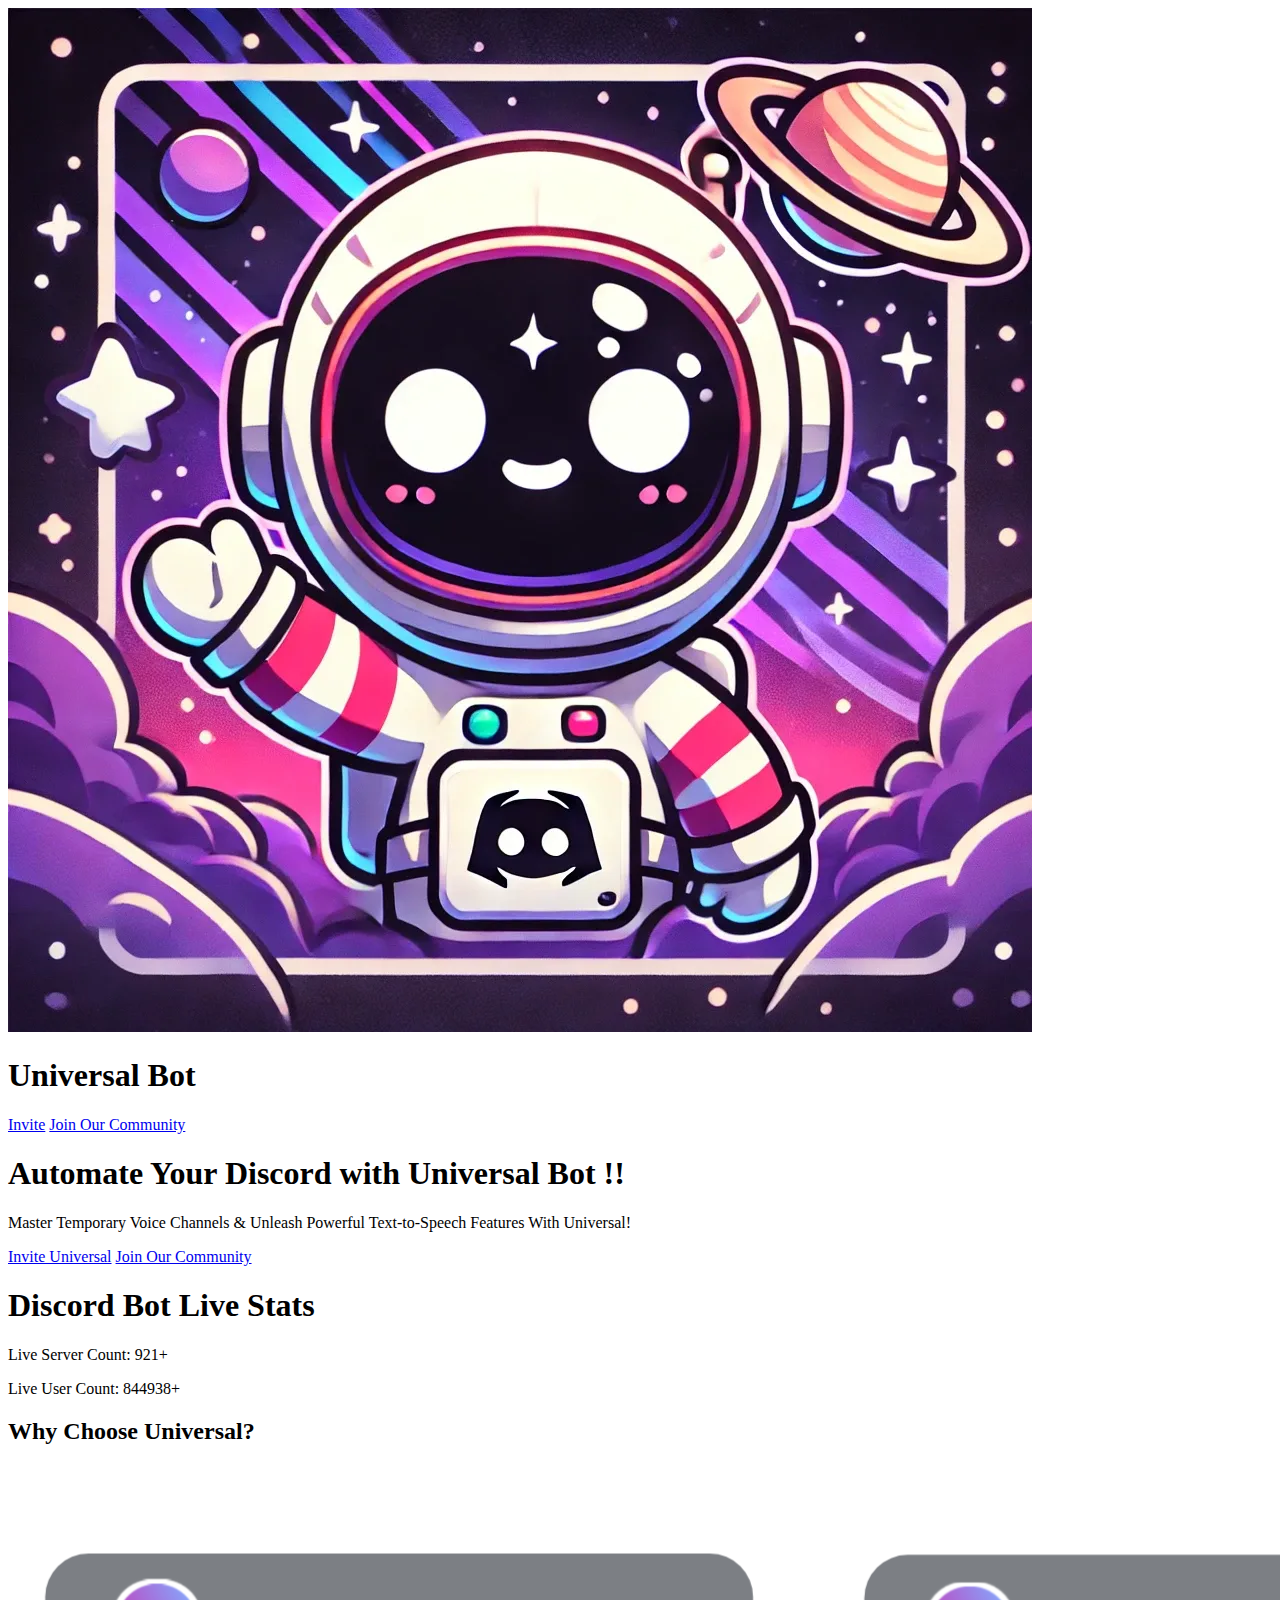
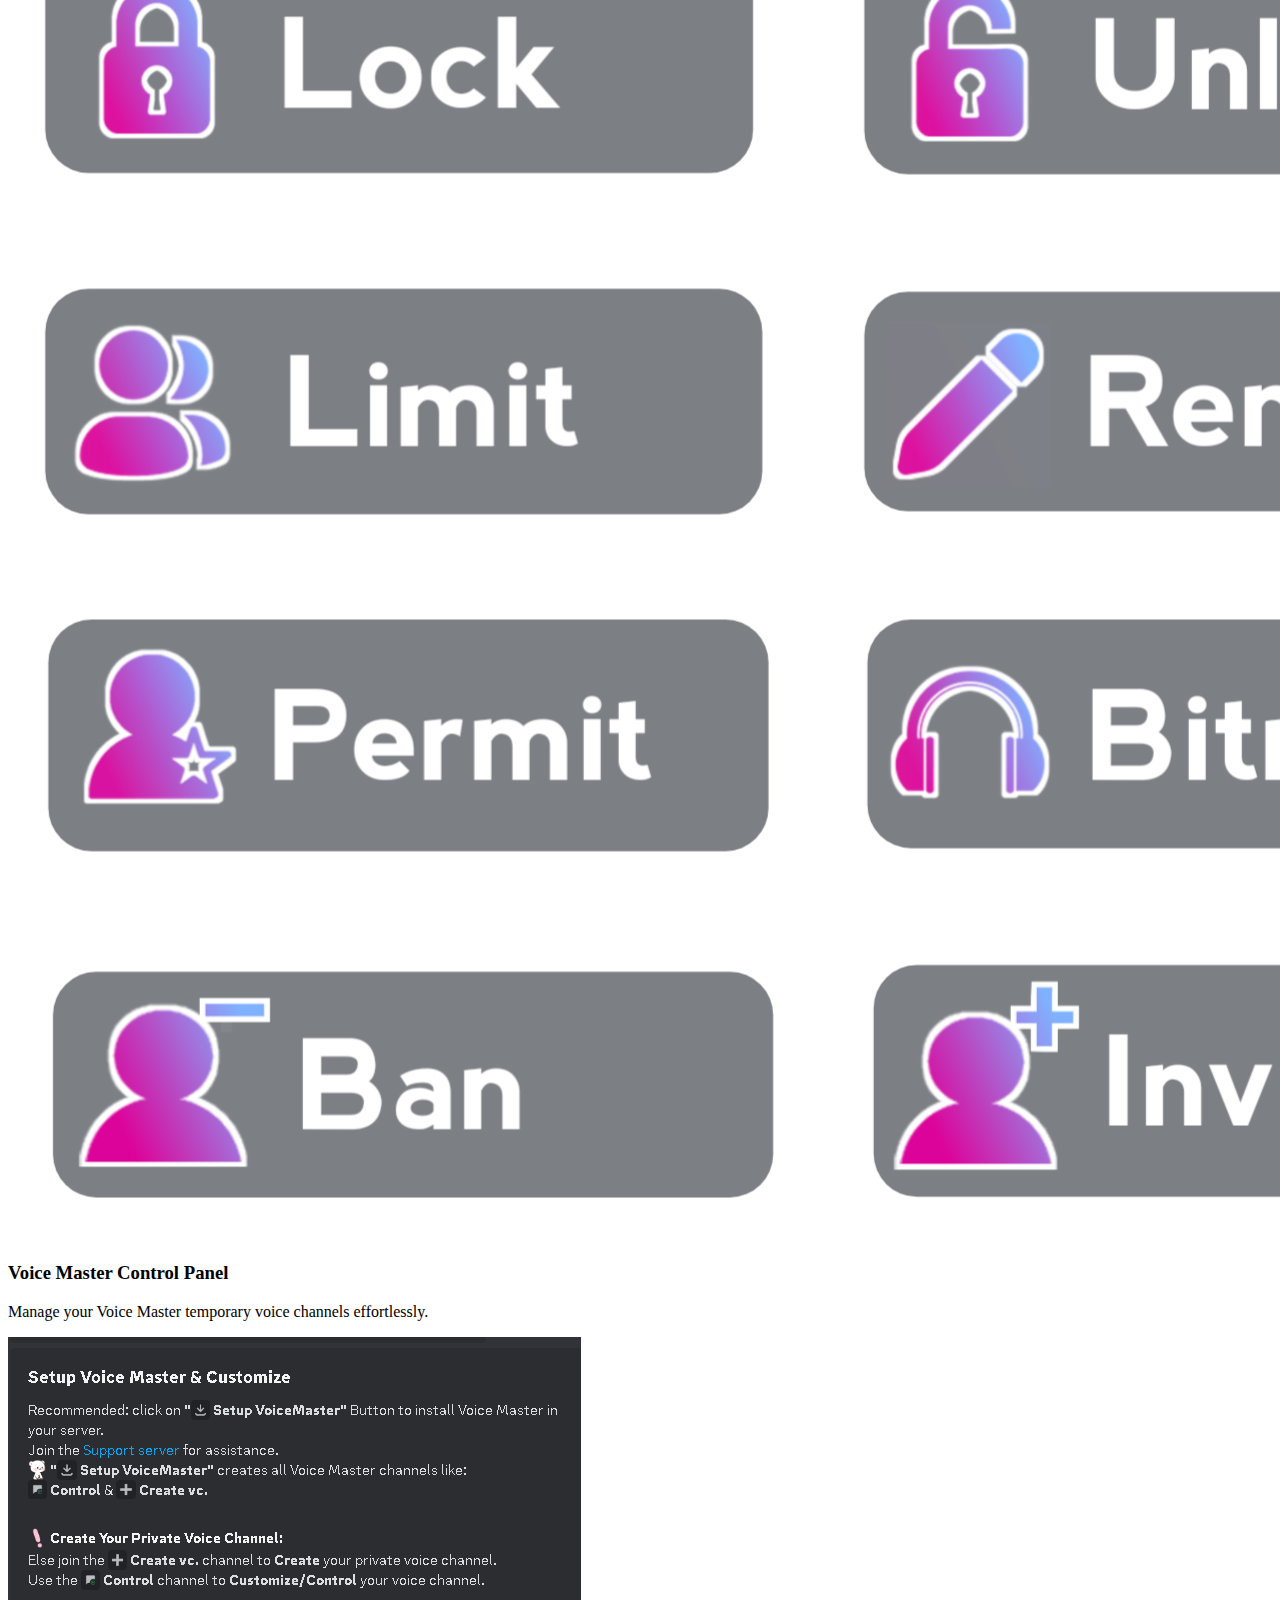
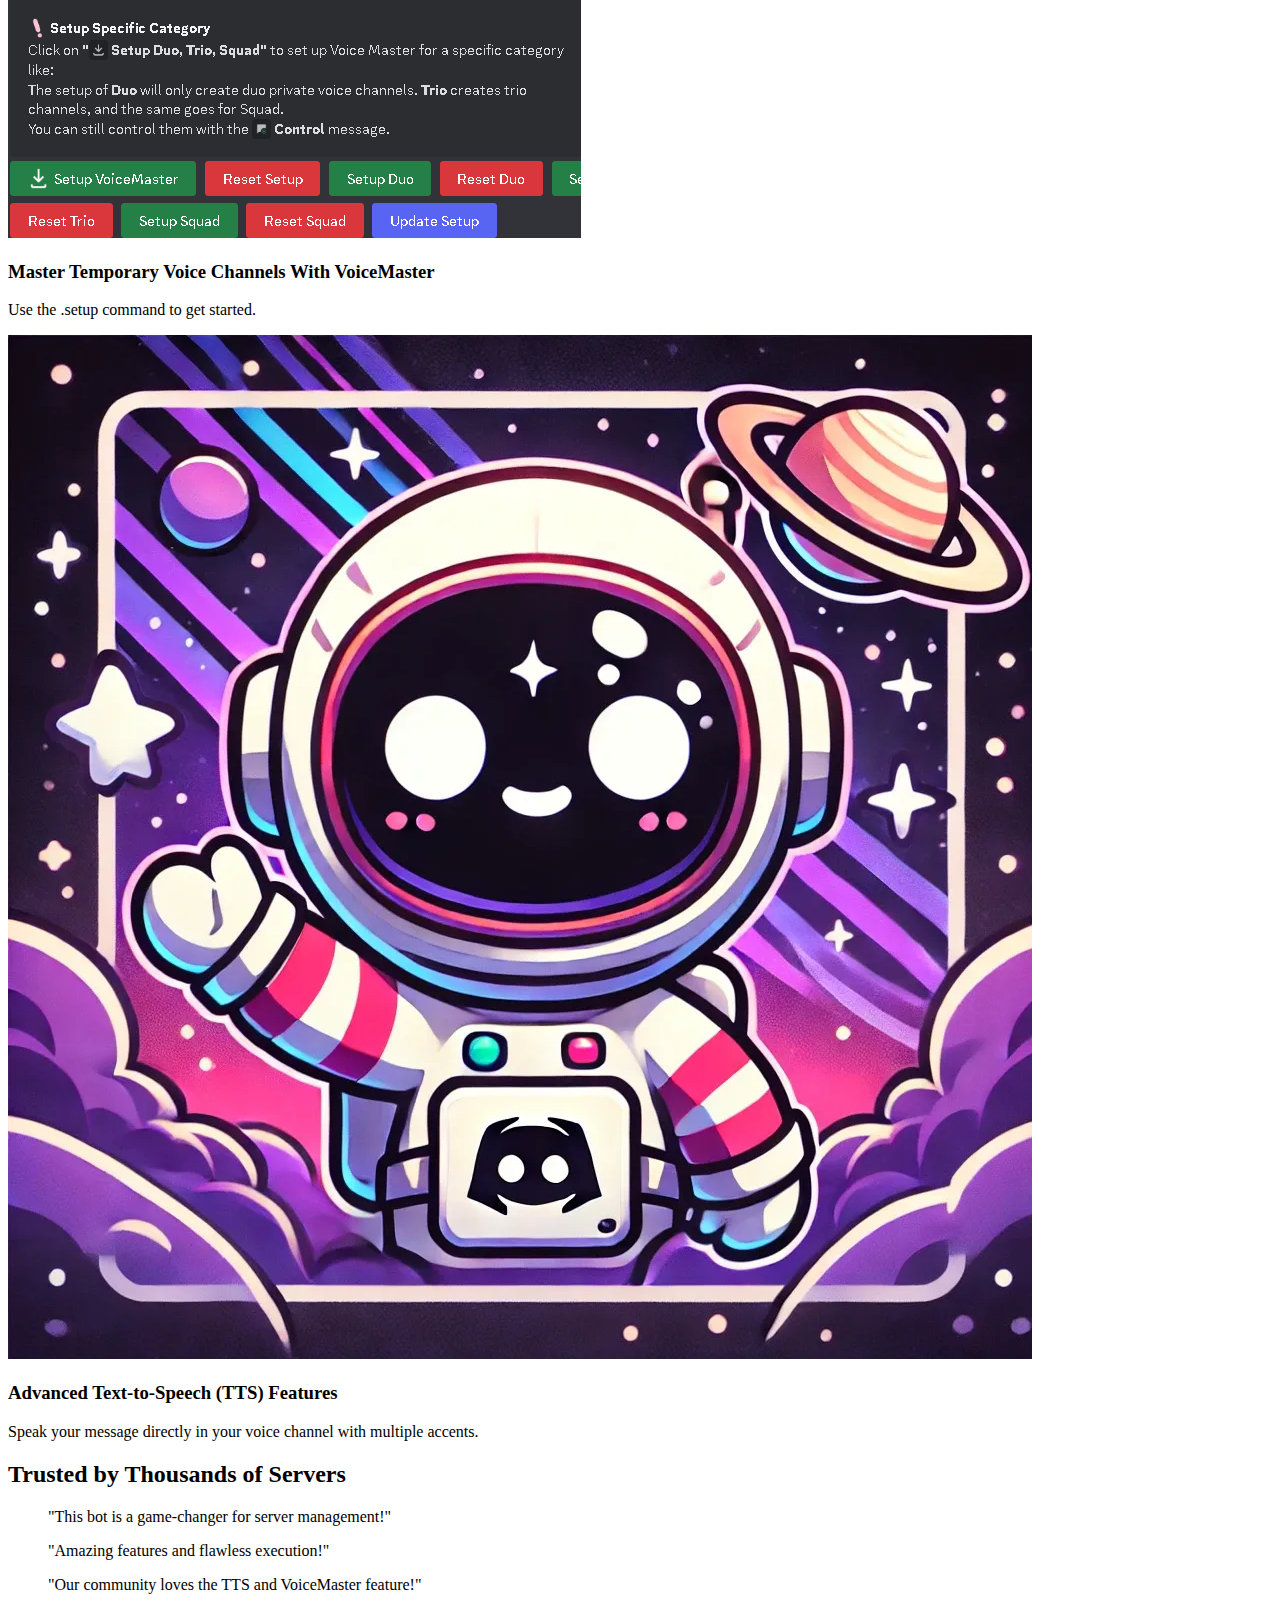
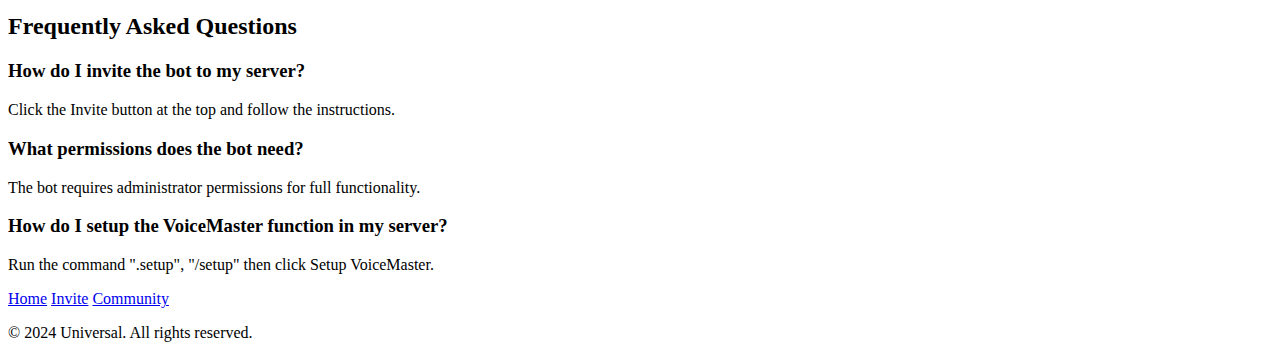
==== index.html @ b612fdf9 "Update index.html" ====
<!DOCTYPE html>
<html lang="en">
<head>
  <!-- Meta Information -->
  <meta charset="UTF-8">
  <meta name="viewport" content="width=device-width, initial-scale=1.0, minimum-scale=1.0, maximum-scale=1.0">
  <meta name="description" content="Universal Bot - Automate your Discord with powerful temporary voice channels and text-to-speech features. Join thousands of servers today!">
  <meta name="keywords" content="Discord bot, temporary voice channels, text-to-speech, voice master bot, Discord automation, server management">
  <meta name="robots" content="index, follow">
  <meta name="author" content="Universal Bot">
  <meta name="theme-color" content="#2f3136"> <!-- Improves mobile visibility -->

  <!-- Open Graph Metadata for SEO and Social Media -->
  <meta property="og:title" content="Universal Bot | Automate Discord with VoiceMaster and TTS">
  <meta property="og:description" content="Automate your Discord with advanced temporary voice channels and text-to-speech features. Join thousands of servers with Universal Bot!">
  <meta property="og:image" content="https://universal-bot.space/logo-universal.jpg">
  <meta property="og:image:type" content="image/jpg">
  <meta property="og:image:width" content="1200">
  <meta property="og:image:height" content="630">
  <meta property="og:url" content="https://universal-bot.space">
  <meta property="og:type" content="website">
  <meta property="og:locale" content="en_US">

  <!-- Twitter Card -->
  <meta name="twitter:card" content="summary_large_image">
  <meta name="twitter:title" content="Universal Bot | Automate Discord with VoiceMaster and TTS">
  <meta name="twitter:description" content="Automate your Discord with advanced temporary voice channels and text-to-speech features. Join thousands of servers with Universal Bot!">
  <meta name="twitter:image" content="https://universal-bot.space/logo-universal.jpg">

  <!-- Structured Data for Rich Snippets (JSON-LD) -->
  <script type="application/ld+json">
  {
    "@context": "https://schema.org",
    "@type": "WebSite",
    "name": "Universal Bot",
    "url": "https://universal-bot.space",
    "description": "Automate your Discord with powerful temporary voice channels and text-to-speech features.",
    "publisher": {
      "@type": "Organization",
      "name": "Universal Bot",
      "logo": {
        "@type": "ImageObject",
        "url": "https://universal-bot.space/logo-universal.jpg"
      }
    }
  }
  </script>

  <!-- Title for SEO -->
  <title>Universal Bot | Automate Discord with VoiceMaster and TTS</title>

  <!-- Favicon -->
  <link rel="icon" href="/favicon.ico" type="image/x-icon">

  <!-- Stylesheets -->
  <link rel="stylesheet" href="style.min.css"> <!-- Use minified CSS for faster loading -->
</head>
<body>
  <!-- Header Section -->
  <header id="main-header" role="banner">
    <div class="logo-container">
      <img src="logo-universal.jpg" alt="Bot Icon" class="bot-icon" loading="lazy" srcset="logo-universal-small.jpg 300w, logo-universal.jpg 800w" sizes="(max-width: 600px) 300px, 800px">
      <h1 class="bot-name">Universal Bot</h1>
    </div>
    <nav role="navigation">
      <a href="https://discord.com/oauth2/authorize?client_id=1102842571018993666&permissions=8&integration_type=0&scope=bot" target="_blank" class="btn" id="invite-btn" aria-label="Invite Universal Bot">Invite</a>
      <a href="https://discord.gg/sageverse" target="_blank" class="btn" id="community-btn" aria-label="Join Universal Bot Community">Join Our Community</a>
    </nav>
  </header>

  <!-- Hero Section -->
  <section id="hero" aria-labelledby="hero-heading">
    <div class="hero-overlay"></div>
    <div class="hero-content">
      <h1 id="hero-heading">Automate Your Discord with <span id="bot-name">Universal Bot !!</span></h1>
      <p>Master Temporary Voice Channels & Unleash Powerful Text-to-Speech Features With Universal!</p>
      <div class="cta-buttons">
        <a href="https://discord.com/oauth2/authorize?client_id=1102842571018993666&permissions=8&integration_type=0&scope=bot" target="_blank" class="btn" id="hero-invite-btn">Invite Universal</a>
        <a href="https://discord.gg/sageverse" target="_blank" class="btn" id="hero-community-btn">Join Our Community</a>
      </div>
    </div>
  </section>

  <!-- Stats Section -->
  <div class="container">
    <h1>Discord Bot Live Stats</h1>
    <div class="stats">
      <p>Live Server Count: <span id="server-count">921+</span></p>
      <p>Live User Count: <span id="user-count">844938+</span></p>
    </div>
  </div>

  <script>
    function updateStats() {
      fetch('/bot-stats')
        .then(response => response.json())
        .then(data => {
          document.getElementById('server-count').textContent = data.servers;
          document.getElementById('user-count').textContent = data.users;
        });
    }

    // Update stats every 10 seconds
    setInterval(updateStats, 10000);
    updateStats();
  </script>

  <!-- Features Section -->
  <section id="features" aria-labelledby="features-heading">
    <h2 id="features-heading">Why Choose Universal?</h2>
    <div class="feature-grid">
      <div class="feature-item">
        <img src="Voicemaster.png" alt="Voice Master / Temporary Voice" loading="lazy">
        <h3>Voice Master Control Panel</h3>
        <p>Manage your Voice Master temporary voice channels effortlessly.</p>
      </div>
      <div class="feature-item">
        <img src="setup.png" alt="Custom Commands" loading="lazy">
        <h3>Master Temporary Voice Channels With VoiceMaster</h3>
        <p>Use the .setup command to get started.</p>
      </div>
      <div class="feature-item">
        <img src="logo-universal.jpg" alt="Advanced Text-to-Speech" loading="lazy">
        <h3>Advanced Text-to-Speech (TTS) Features</h3>
        <p>Speak your message directly in your voice channel with multiple accents.</p>
      </div>
    </div>
  </section>

  <!-- Testimonials Section -->
  <section id="testimonials" aria-labelledby="testimonials-heading">
    <h2 id="testimonials-heading">Trusted by Thousands of Servers</h2>
    <div class="testimonials-slider">
      <blockquote>"This bot is a game-changer for server management!"</blockquote>
      <blockquote>"Amazing features and flawless execution!"</blockquote>
      <blockquote>"Our community loves the TTS and VoiceMaster feature!"</blockquote>
    </div>
  </section>

  <!-- FAQ Section -->
  <section id="faq" aria-labelledby="faq-heading">
    <h2 id="faq-heading">Frequently Asked Questions</h2>
    <div class="faq-item">
      <h3>How do I invite the bot to my server?</h3>
      <p>Click the Invite button at the top and follow the instructions.</p>
    </div>
    <div class="faq-item">
      <h3>What permissions does the bot need?</h3>
      <p>The bot requires administrator permissions for full functionality.</p>
    </div>
    <div class="faq-item">
      <h3>How do I setup the VoiceMaster function in my server?</h3>
      <p>Run the command ".setup", "/setup" then click Setup VoiceMaster.</p>
    </div>
  </section>

  <!-- Footer Section -->
  <footer id="main-footer" role="contentinfo">
    <div class="footer-links">
      <a href="index.html">Home</a>
      <a href="https://discord.com/oauth2/authorize?client_id=1102842571018993666&permissions=8&integration_type=0&scope=bot" target="_blank">Invite</a>
      <a href="https://discord.gg/sageverse" target="_blank">Community</a>
    </div>
    <p>&copy; 2024 Universal. All rights reserved.</p>
  </footer>

  <!-- Scripts -->
  <script src="script.js" defer></script>
  <script src="discord.js" defer></script>
  <script src="Express.js" defer></script>
</body>
</html>
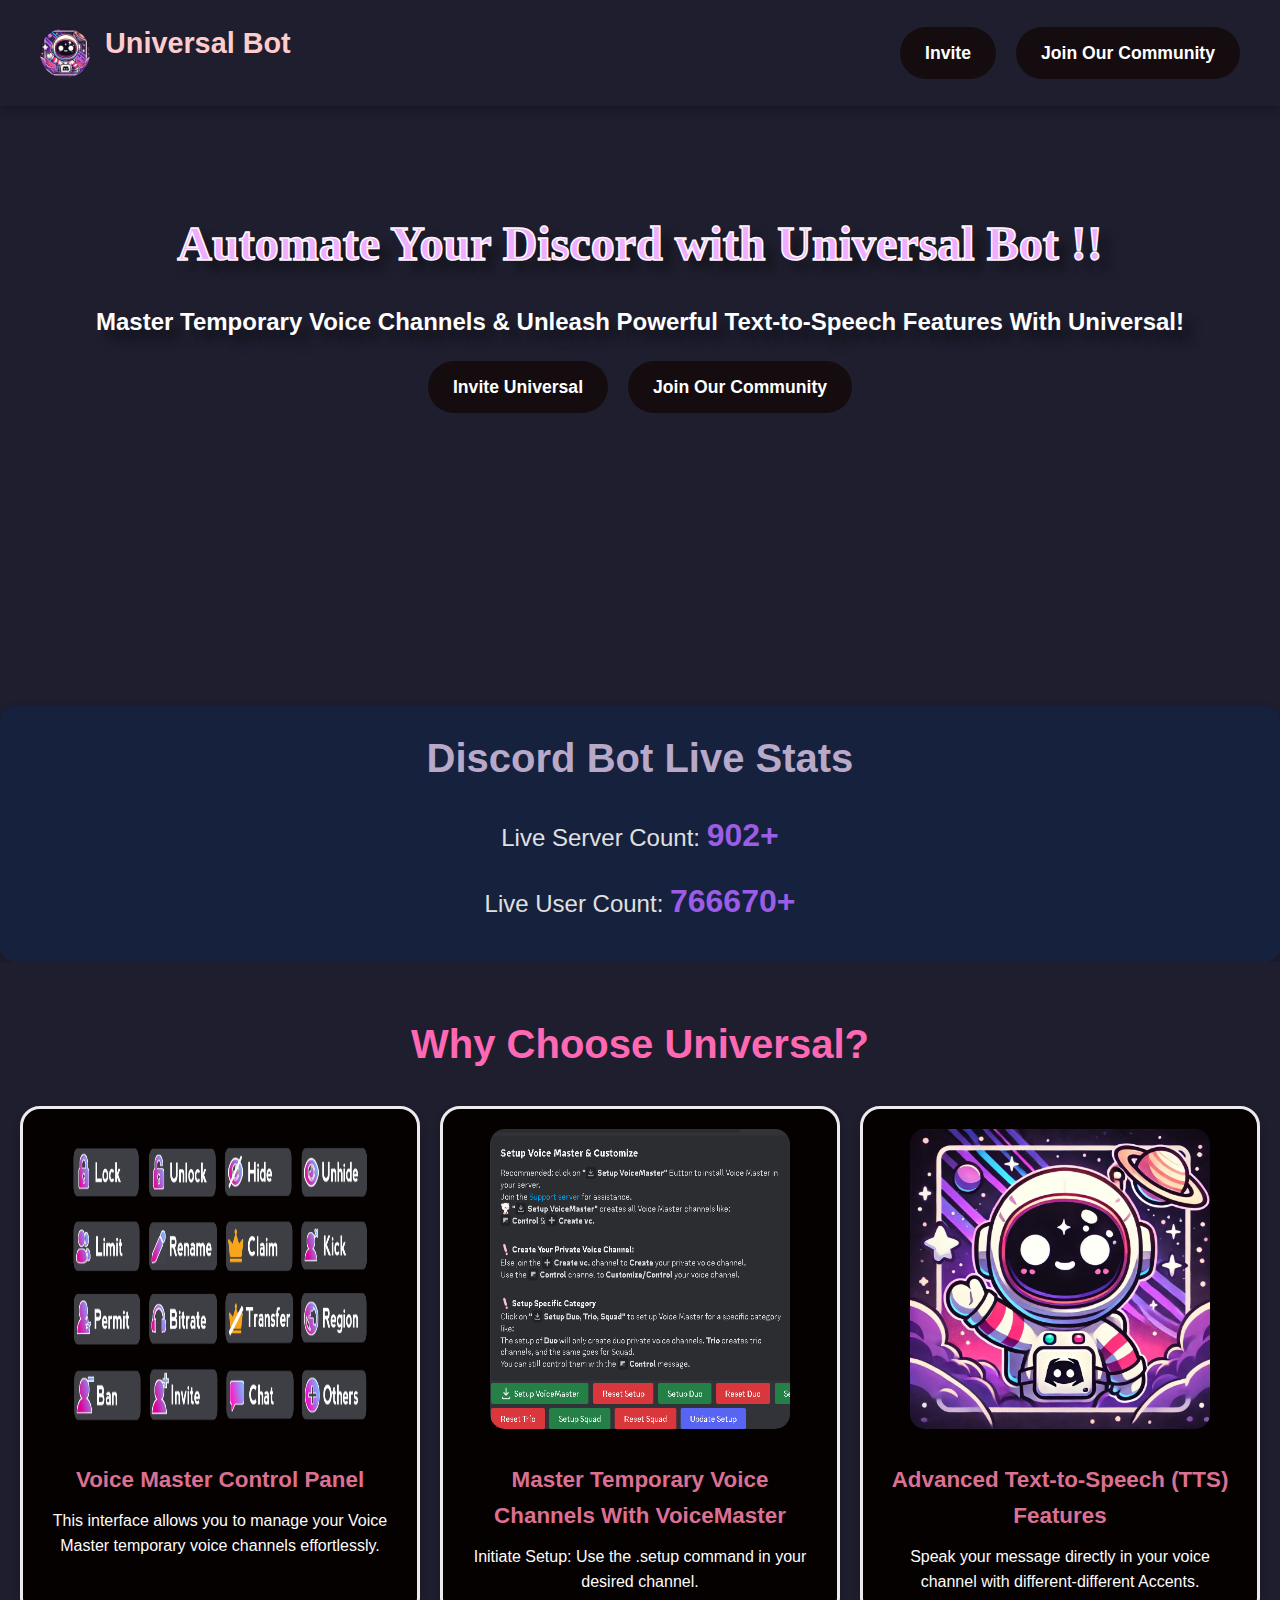
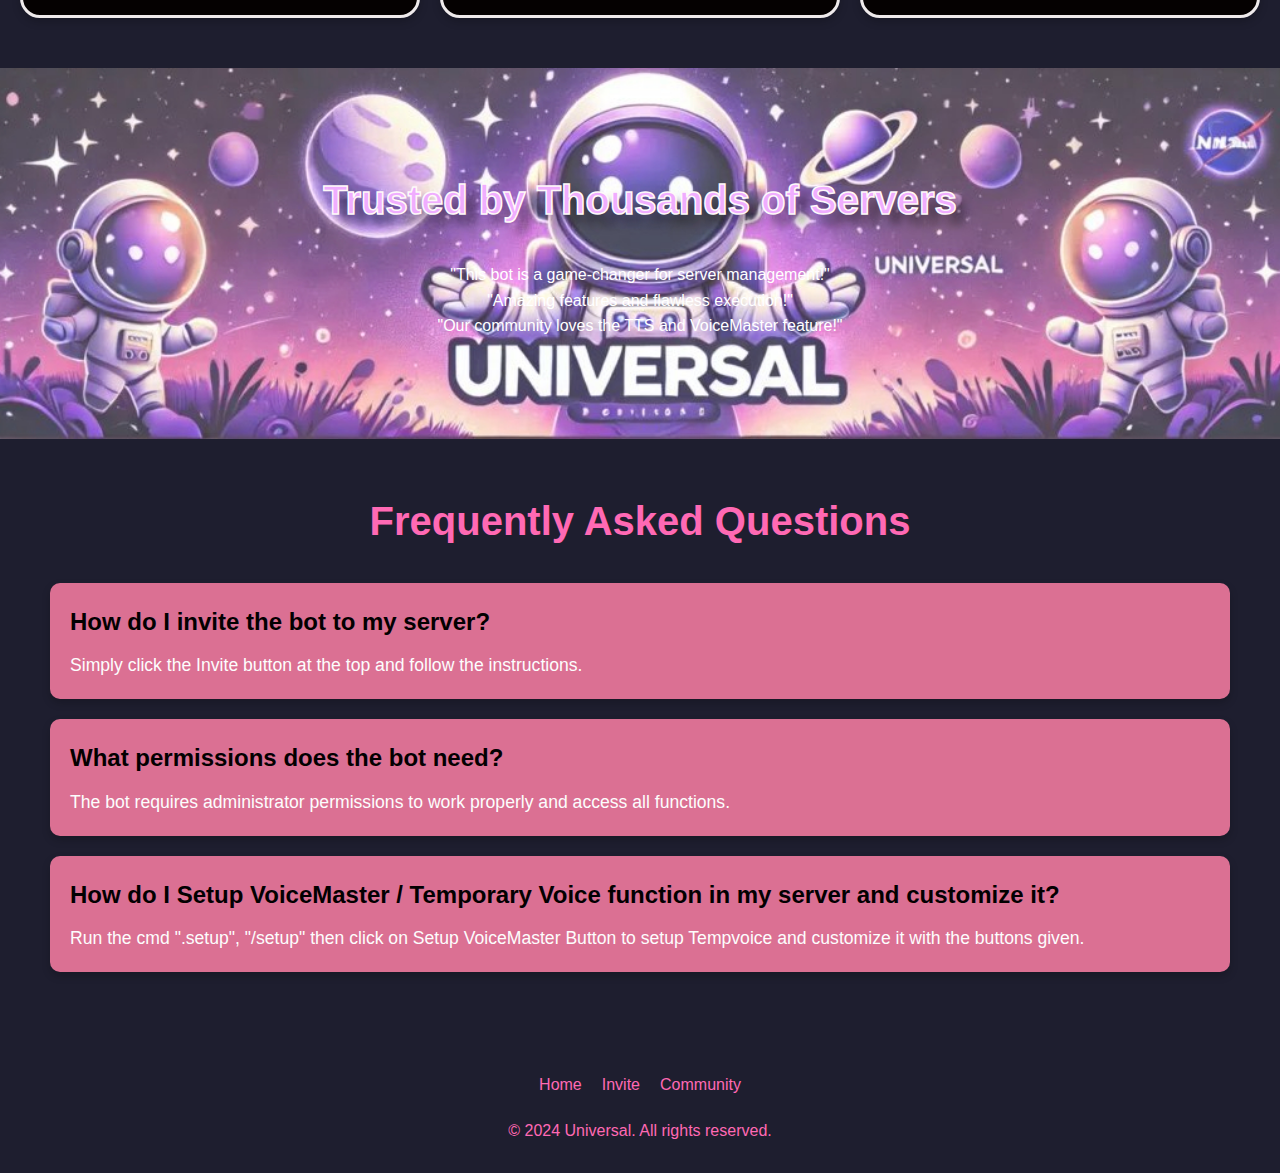
==== commit 0cad02d4: "Update index.html" ====
--- a/index.html
+++ b/index.html
@@ -4,78 +4,51 @@
   <!-- Meta Information -->
   <meta charset="UTF-8">
   <meta name="viewport" content="width=device-width, initial-scale=1.0, minimum-scale=1.0, maximum-scale=1.0">
-  <meta name="description" content="Universal Bot - Automate your Discord with powerful temporary voice channels and text-to-speech features. Join thousands of servers today!">
-  <meta name="keywords" content="Discord bot, temporary voice channels, text-to-speech, voice master bot, Discord automation, server management">
+  <meta name="description" content="Universal Bot - Automate your Discord with powerful temporary voice channels and text-to-speech features. Join thousands of servers!">
+  <meta name="keywords" content="Discord bot, temporary voice channels, text-to-speech, voice master bot, automate Discord server">
   <meta name="robots" content="index, follow">
   <meta name="author" content="Universal Bot">
-  <meta name="theme-color" content="#2f3136"> <!-- Improves mobile visibility -->
-
-  <!-- Open Graph Metadata for SEO and Social Media -->
-  <meta property="og:title" content="Universal Bot | Automate Discord with VoiceMaster and TTS">
-  <meta property="og:description" content="Automate your Discord with advanced temporary voice channels and text-to-speech features. Join thousands of servers with Universal Bot!">
-  <meta property="og:image" content="https://universal-bot.space/logo-universal.jpg">
-  <meta property="og:image:type" content="image/jpg">
-  <meta property="og:image:width" content="1200">
-  <meta property="og:image:height" content="630">
-  <meta property="og:url" content="https://universal-bot.space">
-  <meta property="og:type" content="website">
-  <meta property="og:locale" content="en_US">
-
-  <!-- Twitter Card -->
-  <meta name="twitter:card" content="summary_large_image">
-  <meta name="twitter:title" content="Universal Bot | Automate Discord with VoiceMaster and TTS">
-  <meta name="twitter:description" content="Automate your Discord with advanced temporary voice channels and text-to-speech features. Join thousands of servers with Universal Bot!">
-  <meta name="twitter:image" content="https://universal-bot.space/logo-universal.jpg">
-
-  <!-- Structured Data for Rich Snippets (JSON-LD) -->
-  <script type="application/ld+json">
-  {
-    "@context": "https://schema.org",
-    "@type": "WebSite",
-    "name": "Universal Bot",
-    "url": "https://universal-bot.space",
-    "description": "Automate your Discord with powerful temporary voice channels and text-to-speech features.",
-    "publisher": {
-      "@type": "Organization",
-      "name": "Universal Bot",
-      "logo": {
-        "@type": "ImageObject",
-        "url": "https://universal-bot.space/logo-universal.jpg"
-      }
-    }
-  }
-  </script>
 
   <!-- Title for SEO -->
   <title>Universal Bot | Automate Discord with VoiceMaster and TTS</title>
 
   <!-- Favicon -->
-  <link rel="icon" href="/favicon.ico" type="image/x-icon">
+  <link rel="icon" href="/favicon.ico" type="image/x-icon"> <!-- Change this to the correct path of your favicon -->
+  
+  <!-- Open Graph Metadata for SEO and Social Media -->
+  <meta property="og:title" content="Universal Bot | Automate Discord with VoiceMaster and TTS">
+  <meta property="og:description" content="Universal Bot - Automate your Discord with powerful temporary voice channels and text-to-speech features. Join thousands of servers!">
+  <meta property="og:image" content="https://yourdomain.com/logo-universal.jpg"> <!-- Make sure to replace this with the correct URL to your image -->
+  <meta property="og:image:type" content="image/jpg">
+  <meta property="og:image:width" content="1200">
+  <meta property="og:image:height" content="630">
+  <meta property="og:url" content="https://yourdomain.com">
+  <meta property="og:type" content="website">
 
   <!-- Stylesheets -->
-  <link rel="stylesheet" href="style.min.css"> <!-- Use minified CSS for faster loading -->
+  <link rel="stylesheet" href="style.css">
 </head>
 <body>
   <!-- Header Section -->
-  <header id="main-header" role="banner">
+  <header id="main-header">
     <div class="logo-container">
-      <img src="logo-universal.jpg" alt="Bot Icon" class="bot-icon" loading="lazy" srcset="logo-universal-small.jpg 300w, logo-universal.jpg 800w" sizes="(max-width: 600px) 300px, 800px">
+      <img src="logo-universal.jpg" alt="Bot Icon" class="bot-icon" srcset="logo-universal-small.jpg 300w, logo-universal.jpg 800w" sizes="(max-width: 600px) 300px, 800px">
       <h1 class="bot-name">Universal Bot</h1>
     </div>
-    <nav role="navigation">
+    <nav>
       <a href="https://discord.com/oauth2/authorize?client_id=1102842571018993666&permissions=8&integration_type=0&scope=bot" target="_blank" class="btn" id="invite-btn" aria-label="Invite Universal Bot">Invite</a>
       <a href="https://discord.gg/sageverse" target="_blank" class="btn" id="community-btn" aria-label="Join Universal Bot Community">Join Our Community</a>
     </nav>
   </header>
 
   <!-- Hero Section -->
-  <section id="hero" aria-labelledby="hero-heading">
-    <div class="hero-overlay"></div>
+  <section id="hero">
+    <div class="hero-overlay"></div> <!-- Overlay for the fading effect -->
     <div class="hero-content">
-      <h1 id="hero-heading">Automate Your Discord with <span id="bot-name">Universal Bot !!</span></h1>
+      <h1>Automate Your Discord with <span id="bot-name">Universal Bot !!</span></h1>
       <p>Master Temporary Voice Channels & Unleash Powerful Text-to-Speech Features With Universal!</p>
       <div class="cta-buttons">
-        <a href="https://discord.com/oauth2/authorize?client_id=1102842571018993666&permissions=8&integration_type=0&scope=bot" target="_blank" class="btn" id="hero-invite-btn">Invite Universal</a>
+        <a href="https://discord.com/oauth2/authorize?client_id=1102842571018993666&permissions=8&integration_type=0&scope=bot"  target="_blank" class="btn" id="hero-invite-btn">Invite Universal</a>
         <a href="https://discord.gg/sageverse" target="_blank" class="btn" id="hero-community-btn">Join Our Community</a>
       </div>
     </div>
@@ -85,8 +58,8 @@
   <div class="container">
     <h1>Discord Bot Live Stats</h1>
     <div class="stats">
-      <p>Live Server Count: <span id="server-count">921+</span></p>
-      <p>Live User Count: <span id="user-count">844938+</span></p>
+      <p>Live Server Count: <span id="server-count">902+</span></p>
+      <p>Live User Count: <span id="user-count">766670+</span></p>
     </div>
   </div>
 
@@ -106,30 +79,30 @@
   </script>
 
   <!-- Features Section -->
-  <section id="features" aria-labelledby="features-heading">
-    <h2 id="features-heading">Why Choose Universal?</h2>
+  <section id="features">
+    <h2>Why Choose Universal?</h2>
     <div class="feature-grid">
       <div class="feature-item">
-        <img src="Voicemaster.png" alt="Voice Master / Temporary Voice" loading="lazy">
+        <img src="Voicemaster.png" alt="Voice Master / Temporary Voice">
         <h3>Voice Master Control Panel</h3>
-        <p>Manage your Voice Master temporary voice channels effortlessly.</p>
+        <p>This interface allows you to manage your Voice Master temporary voice channels effortlessly.</p>
       </div>
       <div class="feature-item">
-        <img src="setup.png" alt="Custom Commands" loading="lazy">
+        <img src="setup.png" alt="Custom Commands">
         <h3>Master Temporary Voice Channels With VoiceMaster</h3>
-        <p>Use the .setup command to get started.</p>
+        <p>Initiate Setup: Use the .setup command in your desired channel.</p>
       </div>
       <div class="feature-item">
-        <img src="logo-universal.jpg" alt="Advanced Text-to-Speech" loading="lazy">
+        <img src="logo-universal.jpg" alt="Music Player">
         <h3>Advanced Text-to-Speech (TTS) Features</h3>
-        <p>Speak your message directly in your voice channel with multiple accents.</p>
+        <p>Speak your message directly in your voice channel with different-different Accents.</p>
       </div>
     </div>
   </section>
 
   <!-- Testimonials Section -->
-  <section id="testimonials" aria-labelledby="testimonials-heading">
-    <h2 id="testimonials-heading">Trusted by Thousands of Servers</h2>
+  <section id="testimonials">
+    <h2>Trusted by Thousands of Servers</h2>
     <div class="testimonials-slider">
       <blockquote>"This bot is a game-changer for server management!"</blockquote>
       <blockquote>"Amazing features and flawless execution!"</blockquote>
@@ -138,24 +111,24 @@
   </section>
 
   <!-- FAQ Section -->
-  <section id="faq" aria-labelledby="faq-heading">
-    <h2 id="faq-heading">Frequently Asked Questions</h2>
+  <section id="faq">
+    <h2>Frequently Asked Questions</h2>
     <div class="faq-item">
       <h3>How do I invite the bot to my server?</h3>
-      <p>Click the Invite button at the top and follow the instructions.</p>
+      <p>Simply click the Invite button at the top and follow the instructions.</p>
     </div>
     <div class="faq-item">
       <h3>What permissions does the bot need?</h3>
-      <p>The bot requires administrator permissions for full functionality.</p>
+      <p>The bot requires administrator permissions to work properly and access all functions.</p>
     </div>
     <div class="faq-item">
-      <h3>How do I setup the VoiceMaster function in my server?</h3>
-      <p>Run the command ".setup", "/setup" then click Setup VoiceMaster.</p>
+      <h3>How do I Setup VoiceMaster / Temporary Voice function in my server and customize it?</h3>
+      <p>Run the cmd ".setup", "/setup" then click on Setup VoiceMaster Button to setup Tempvoice and customize it with the buttons given.</p>
     </div>
   </section>
 
   <!-- Footer Section -->
-  <footer id="main-footer" role="contentinfo">
+  <footer id="main-footer">
     <div class="footer-links">
       <a href="index.html">Home</a>
       <a href="https://discord.com/oauth2/authorize?client_id=1102842571018993666&permissions=8&integration_type=0&scope=bot" target="_blank">Invite</a>
--- a/style.css
+++ b/style.css
@@ -0,0 +1,300 @@
+/* General Reset */
+* {
+  margin: 0;
+  padding: 0;
+  box-sizing: border-box;
+}
+
+body {
+  font-family: 'Arial', sans-serif;
+  background-color: #1e1e2f;
+  color: #ffffff;
+  line-height: 1.6;
+}
+
+/* Header */
+#main-header {
+  background: linear-gradient(135deg, #1e1e2f, #1e1e2f); /* Dark gradient */
+  padding: 20px 40px;
+  display: flex;
+  justify-content: space-between;
+  align-items: center;
+  box-shadow: 0 4px 10px rgba(0, 0, 0, 0.3);
+}
+
+.logo-container {
+  display: flex;
+  align-items: center;
+}
+
+.bot-icon {
+  width: 50px;
+  height: 50px;
+  border-radius: 50%;
+  margin-right: 15px;
+}
+
+.bot-name {
+  font-size: 1.8em;
+  color: #ffcccb; /* Soft pink */
+}
+
+nav {
+  display: flex;
+  gap: 20px;
+}
+
+.btn {
+  background-color: #150c10; /* Hot pink */
+  color: white;
+  padding: 12px 25px;
+  text-decoration: none;
+  border-radius: 50px;
+  font-size: 1.1em;
+  font-weight: bold;
+  transition: background-color 0.3s ease-in-out, transform 0.3s ease-in-out;
+}
+
+.btn:hover {
+  background-color: #b12e76; /* Darker pink */
+  transform: scale(1.05);
+}
+
+/* Hero Section */
+#hero {
+  background: url('banner2.png') no-repeat center center/cover;
+  background-size: cover;
+  padding: 100px 20px;
+  text-align: center;
+  overflow: hidden;
+  height: 600px;
+}
+
+#hero .content {
+  max-width: 800px;
+  margin: 0 auto;
+}
+
+#hero h1 {
+  font-size: 3em;
+  color: #f0adff; /* Hot pink */
+  font-weight: bolder;
+  font-family: 'Gill Sans', 'Gill Sans MT';
+  text-shadow: 10px 10px 10px rgba(9, 6, 6, 0.5); /* Shadow for emphasis */
+  opacity: 5.0;
+  -webkit-text-stroke: 1.5px #fef9f9;
+}
+
+#hero p {
+  font-size: 1.5em;
+  margin: 20px 0;
+  font-weight: bolder;
+  text-shadow: 10px 10px 10px rgba(9, 6, 6, 0.5);
+  opacity: 5.0;
+}
+
+.cta-buttons {
+  display: flex;
+  justify-content: center;
+  gap: 20px;
+}
+
+/* Stats Section */
+.container {
+  text-align: center;
+  background-color: #16213e; /* Darker background */
+  padding: 20px;
+  border-radius: 15px;
+  box-shadow: 0px 8px 15px rgba(0, 0, 0, 0.2);
+}
+
+h1 {
+  color: #b8a9c9; /* Light purple for title */
+  font-size: 2.5rem;
+  margin-bottom: 20px;
+}
+
+.stats p {
+  font-size: 1.5rem;
+  color: #e0e0e0; /* Light grey */
+  margin: 15px 0;
+}
+
+#server-count, #user-count {
+  color: #9b5de5; /* Purple for dynamic numbers */
+  font-weight: bold;
+  font-size: 2rem;
+}
+
+.container:hover {
+  transform: translateY(-5px);
+  transition: transform 0.3s ease-in-out;
+}
+
+/* Responsive Design */
+@media (max-width: 600px) {
+  h1 {
+    font-size: 2rem;
+  }
+
+  .stats p {
+    font-size: 1.2rem;
+  }
+
+  #server-count, #user-count {
+    font-size: 1.8rem;
+  }
+}
+
+/* Features Section */
+#features {
+  padding: 50px 20px;
+  text-align: center;
+  background-color: #1e1e2f;
+}
+
+#features h2 {
+  font-size: 2.5em;
+  margin-bottom: 30px;
+  color: #ff69b4; /* Hot pink */
+}
+
+.feature-grid {
+  display: grid;
+  grid-template-columns: repeat(auto-fit, minmax(300px, 1fr));
+  grid-gap: 20px;
+}
+
+.feature-item {
+  background-color: #050101;
+  padding: 20px;
+  border-radius: 20px;
+  text-align: center;
+  border: 3px solid #efeaeb; /* Border for depth */
+  box-shadow: 0 4px 8px rgba(0, 0, 0, 0.2);
+  transition: transform 0.3s, box-shadow 0.3s;
+}
+
+.feature-item:hover {
+  transform: scale(1.05);
+  box-shadow: 0 6px 12px rgba(0, 0, 0, 0.3);
+}
+
+.feature-item img {
+  width: 300px;
+  height: 300px;
+  margin-bottom: 10px;
+  border-radius: 15px;
+}
+
+.feature-item h3 {
+  font-size: 1.4em;
+  margin: 15px 0 10px;
+  color: #db7093;
+}
+
+.feature-item p {
+  font-size: 1em;
+  color: #fdfbfb;
+}
+
+/* Testimonials Section */
+#testimonials {
+  text-align: center;
+  background: url('Untitled.jpeg') no-repeat center center/cover;
+  background-size: cover;
+  padding: 100px 20px;
+  overflow: hidden;
+}
+
+#testimonials h2 {
+  font-size: 2.5em;
+  margin-bottom: 30px;
+  color: #f0adff;
+  text-shadow: 10px 10px 10px rgba(9, 6, 6, 0.5);
+  opacity: 5.0;
+  -webkit-text-stroke: 1.5px #fef9f9;
+}
+
+.testimonials {
+  display: flex;
+  flex-direction: column;
+  gap: 20px;
+  margin-bottom: 40px;
+}
+
+.testimonials blockquote {
+  background-color: #ffb6c1;
+  padding: 20px;
+  border-radius: 10px;
+  font-style: italic;
+}
+
+/* FAQ Section */
+#faq {
+  padding: 50px 50px;
+  text-align: center;
+  background-color: #1e1e2f;
+}
+
+#faq h2 {
+  font-size: 2.5em;
+  margin-bottom: 30px;
+  color: #ff69b4;
+}
+
+.faq-item {
+  background-color: #db7093;
+  padding: 20px;
+  border-radius: 10px;
+  margin-bottom: 20px;
+  text-align: left;
+  box-shadow: 0 4px 8px rgba(0, 0, 0, 0.2);
+  transition: transform 0.3s ease, box-shadow 0.3s ease;
+}
+
+.faq-item:hover {
+  transform: scale(1.05);
+  box-shadow: 0 6px 12px rgba(0, 0, 0, 0.3);
+}
+
+.faq-item h3 {
+  font-size: 1.5em;
+  margin-bottom: 10px;
+  color: #030001;
+}
+
+.faq-item p {
+  font-size: 1.1em;
+  color: #fdfdfd;
+}
+
+/* Footer */
+footer {
+  padding: 30px 20px;
+  background-color: #1e1e2f;
+  text-align: center;
+}
+
+.footer-links,
+.footer-social {
+  display: flex;
+  justify-content: center;
+  gap: 20px;
+  margin-bottom: 20px;
+}
+
+.footer-links a,
+.footer-social a {
+  color: #ff69b4;
+  text-decoration: none;
+}
+
+.footer-social a:hover,
+.footer-links a:hover {
+  text-decoration: underline;
+}
+
+footer p {
+  color: #ff69b4;
+}
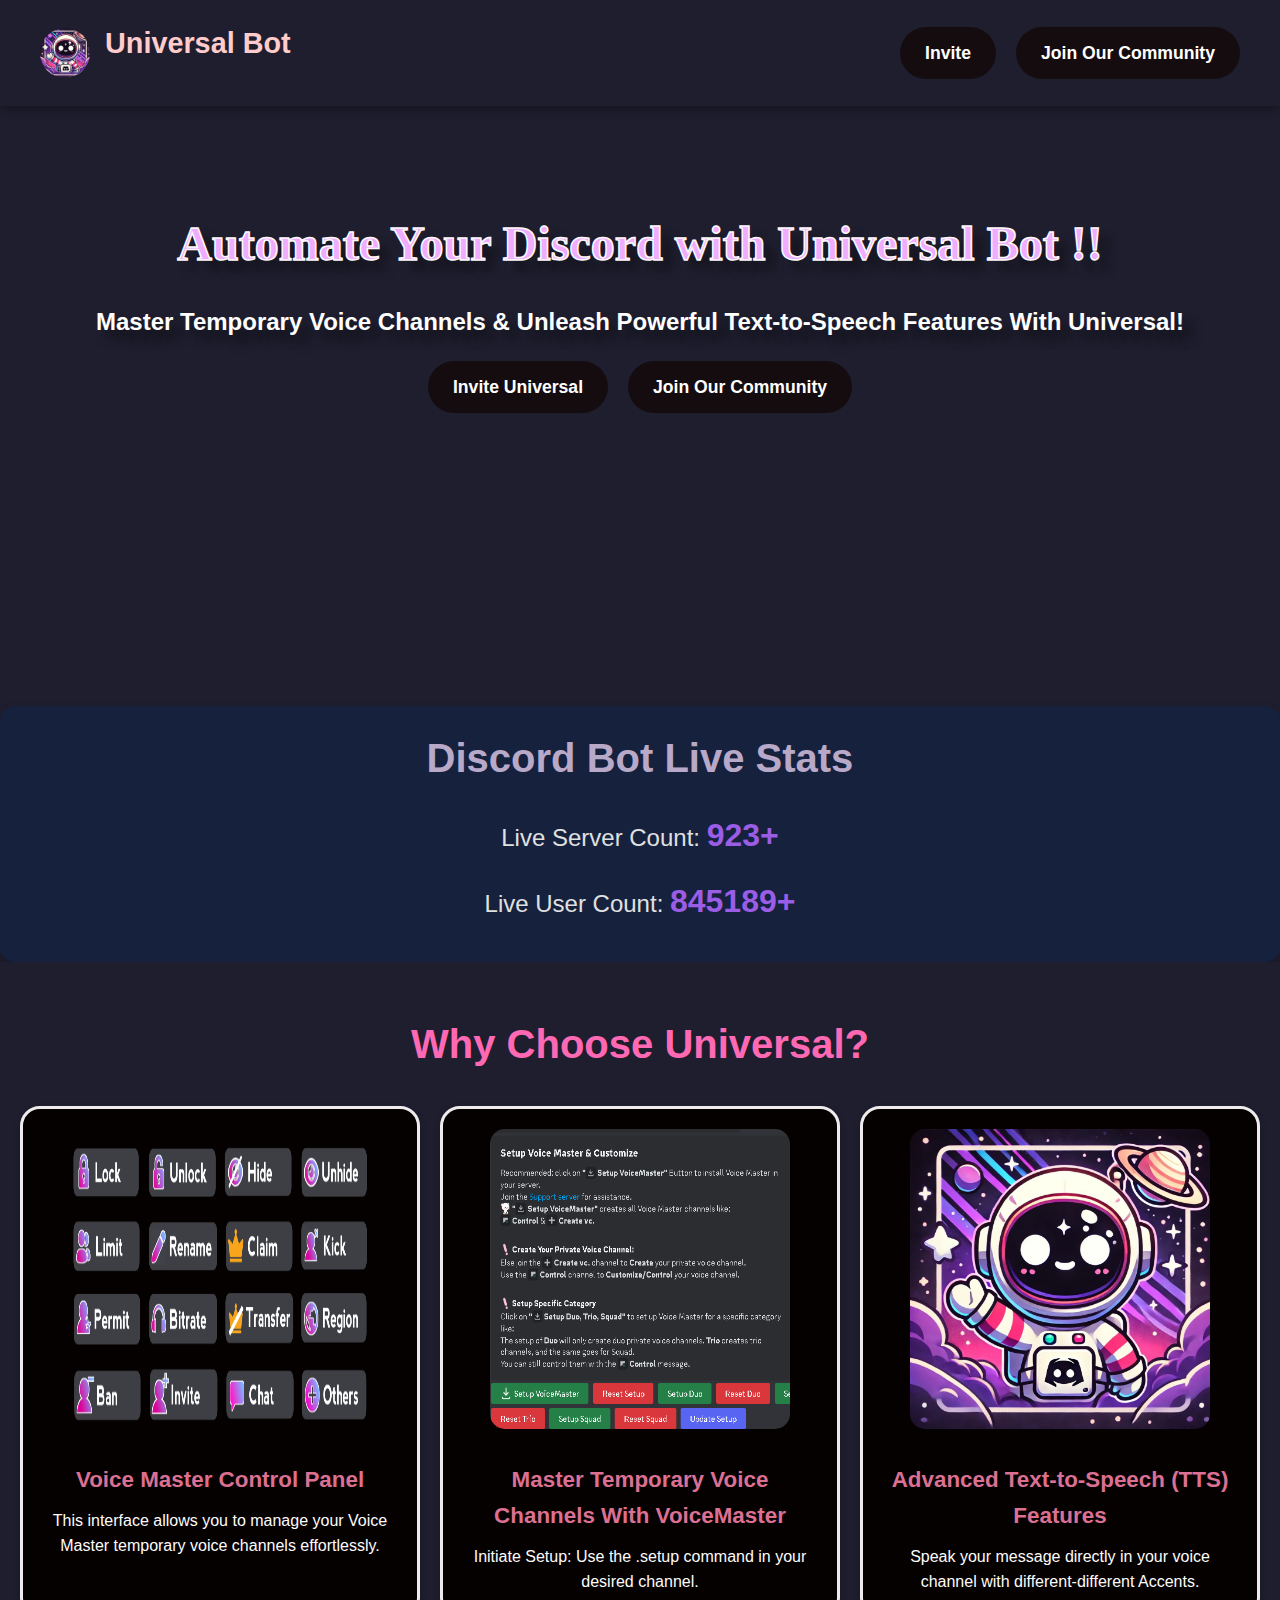
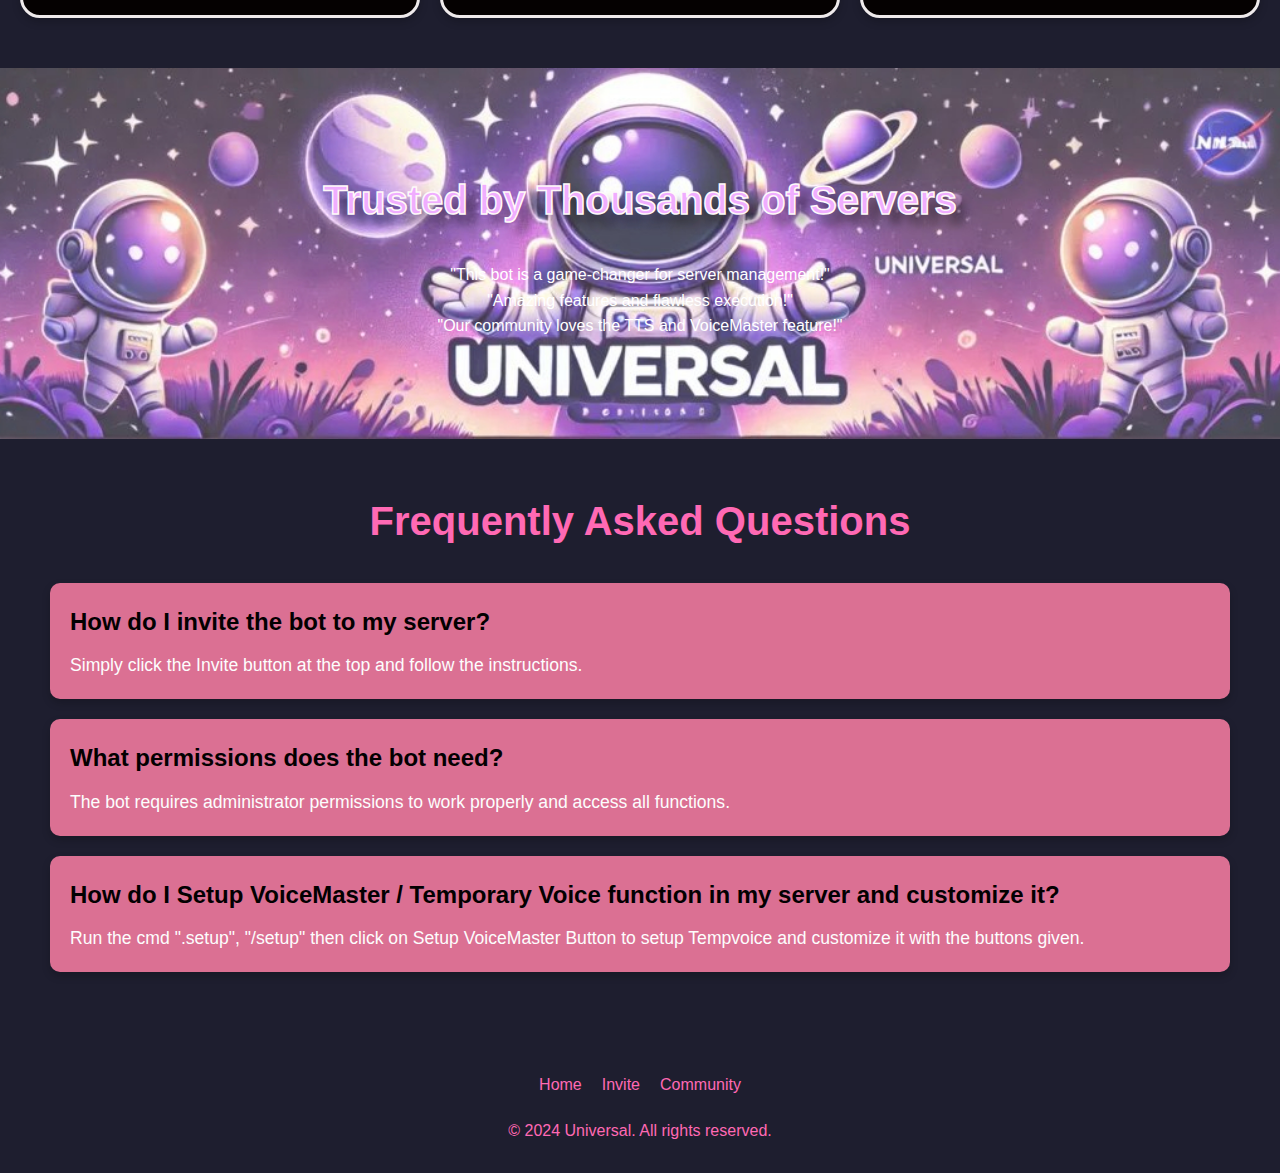
==== commit 2f1fa288: "Update index.html" ====
--- a/index.html
+++ b/index.html
@@ -13,17 +13,31 @@
   <title>Universal Bot | Automate Discord with VoiceMaster and TTS</title>
 
   <!-- Favicon -->
-  <link rel="icon" href="/favicon.ico" type="image/x-icon"> <!-- Change this to the correct path of your favicon -->
-  
+  <link rel="icon" href="/favicon.ico" type="image/x-icon"> 
+
   <!-- Open Graph Metadata for SEO and Social Media -->
   <meta property="og:title" content="Universal Bot | Automate Discord with VoiceMaster and TTS">
   <meta property="og:description" content="Universal Bot - Automate your Discord with powerful temporary voice channels and text-to-speech features. Join thousands of servers!">
-  <meta property="og:image" content="https://yourdomain.com/logo-universal.jpg"> <!-- Make sure to replace this with the correct URL to your image -->
+  <meta property="og:image" content="https://universal-bot.space/logo-universal.jpg"> 
   <meta property="og:image:type" content="image/jpg">
   <meta property="og:image:width" content="1200">
   <meta property="og:image:height" content="630">
-  <meta property="og:url" content="https://yourdomain.com">
+  <meta property="og:url" content="https://universal-bot.space">
   <meta property="og:type" content="website">
+
+  <!-- Structured Data for SEO (Organization Schema) -->
+  <script type="application/ld+json">
+  {
+    "@context": "https://schema.org",
+    "@type": "Organization",
+    "name": "Universal Bot",
+    "url": "https://universal-bot.space",
+    "logo": "https://universal-bot.space/logo-universal.jpg",
+    "sameAs": [
+      "https://discord.gg/sageverse"
+    ]
+  }
+  </script>
 
   <!-- Stylesheets -->
   <link rel="stylesheet" href="style.css">
@@ -43,7 +57,7 @@
 
   <!-- Hero Section -->
   <section id="hero">
-    <div class="hero-overlay"></div> <!-- Overlay for the fading effect -->
+    <div class="hero-overlay"></div>
     <div class="hero-content">
       <h1>Automate Your Discord with <span id="bot-name">Universal Bot !!</span></h1>
       <p>Master Temporary Voice Channels & Unleash Powerful Text-to-Speech Features With Universal!</p>
@@ -58,8 +72,8 @@
   <div class="container">
     <h1>Discord Bot Live Stats</h1>
     <div class="stats">
-      <p>Live Server Count: <span id="server-count">902+</span></p>
-      <p>Live User Count: <span id="user-count">766670+</span></p>
+      <p>Live Server Count: <span id="server-count">923+</span></p>
+      <p>Live User Count: <span id="user-count">845189+</span></p>
     </div>
   </div>
 
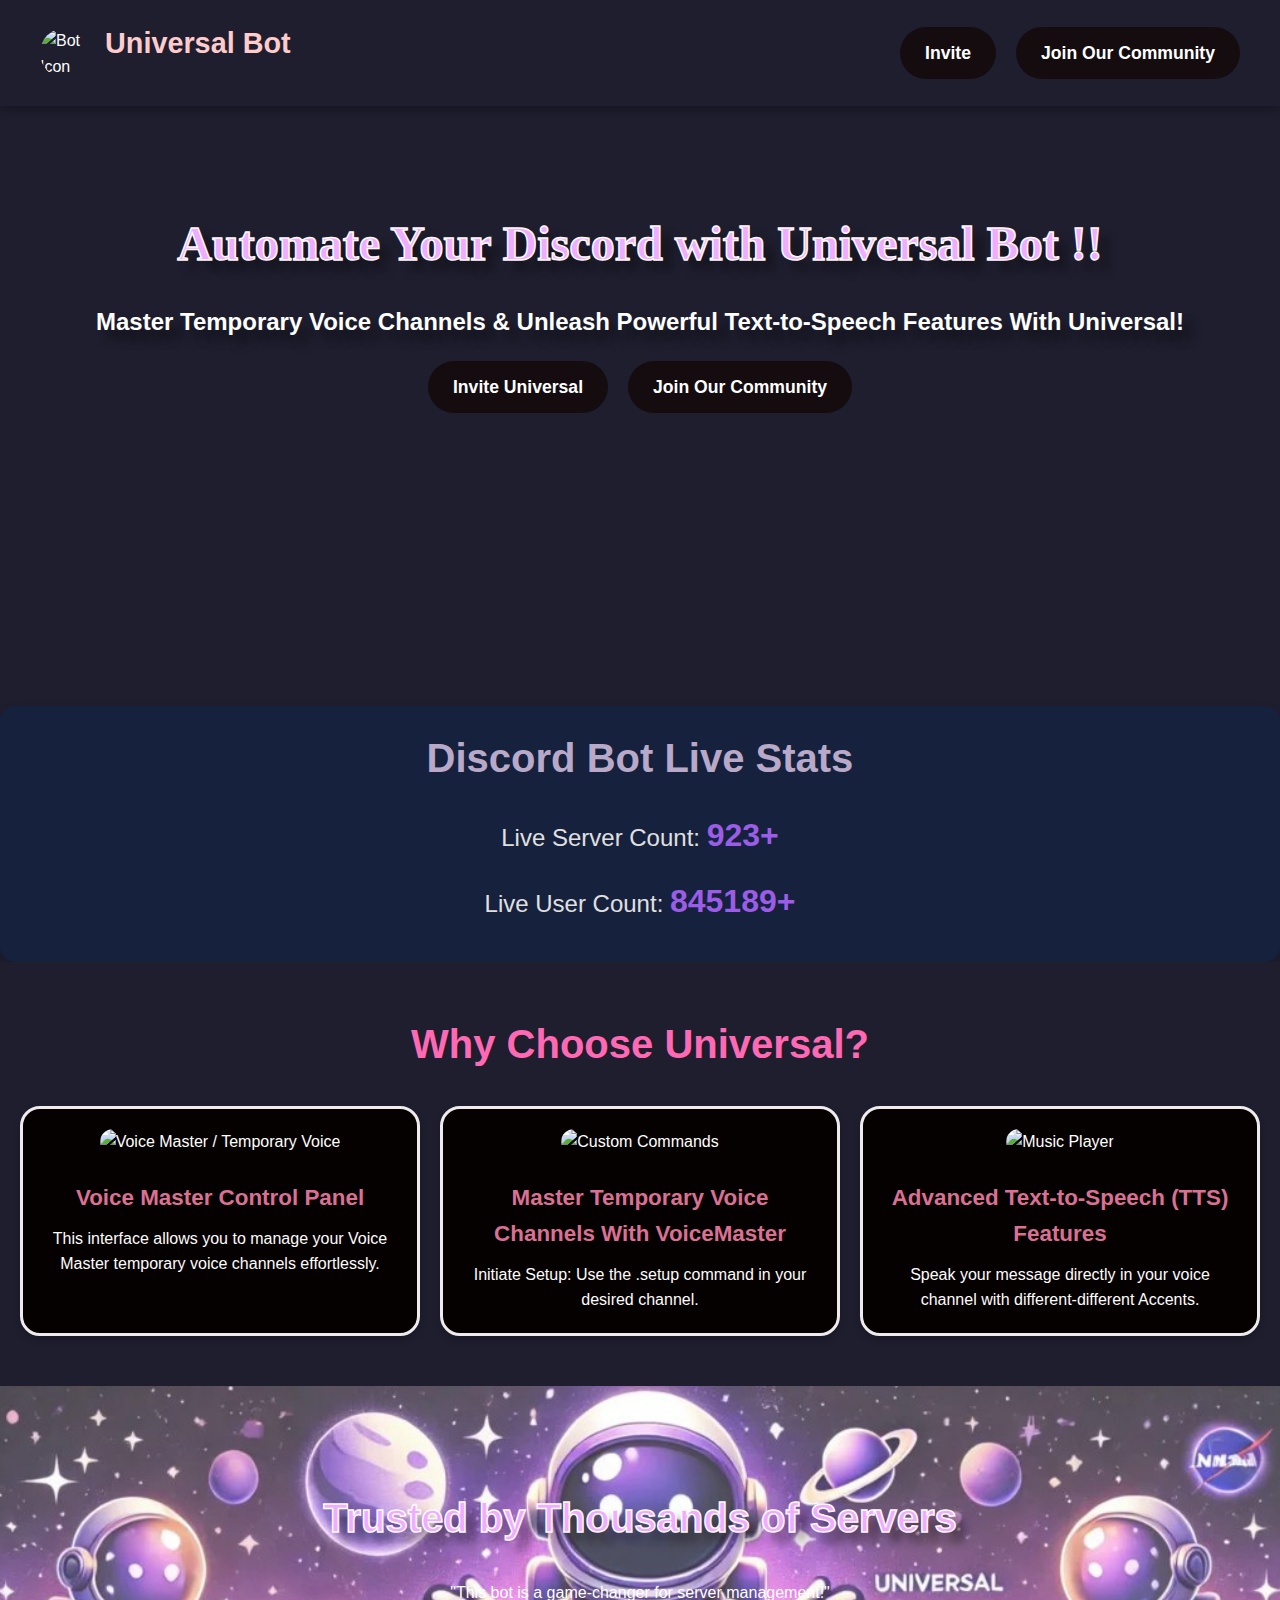
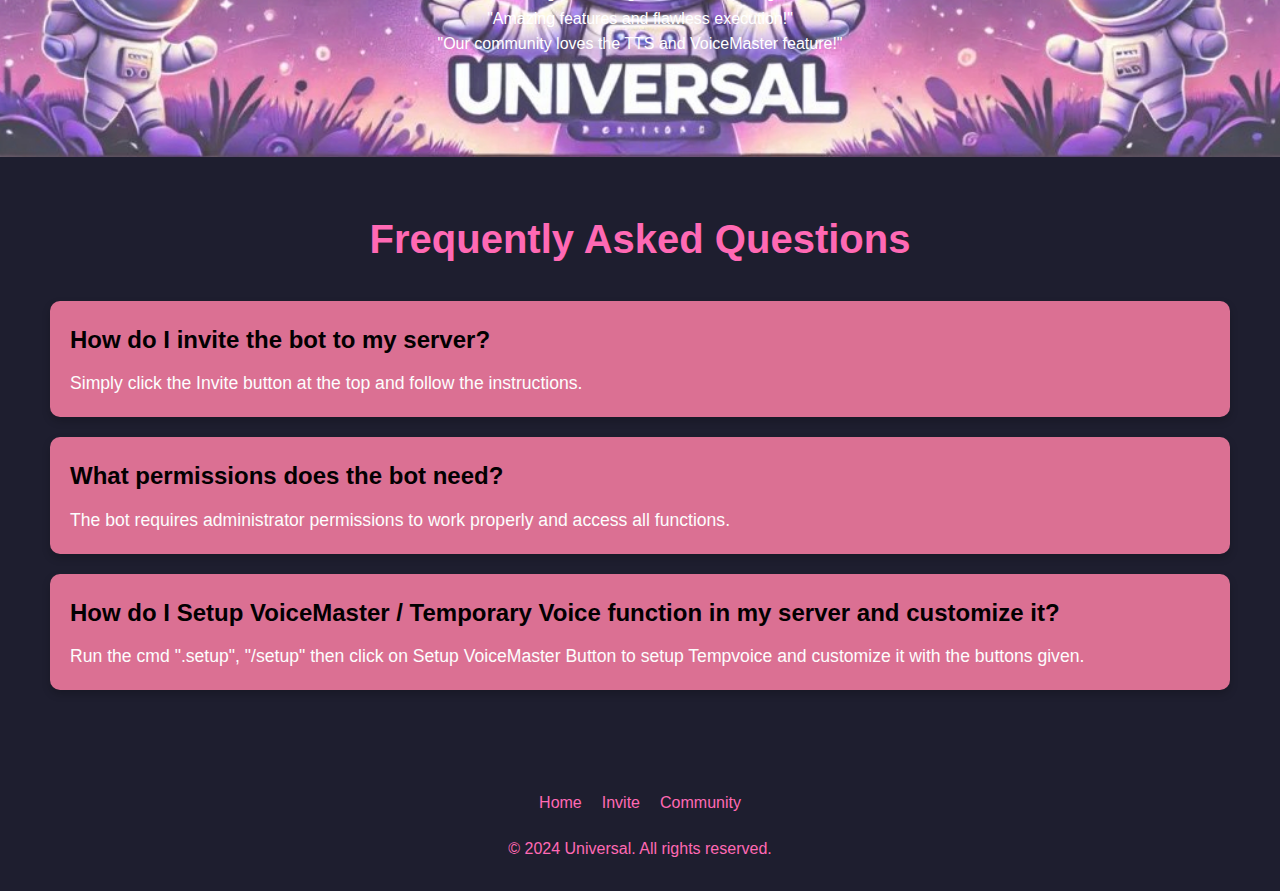
==== commit 8bb97b08: "Update index.html" ====
--- a/index.html
+++ b/index.html
@@ -13,13 +13,14 @@
   <title>Universal Bot | Automate Discord with VoiceMaster and TTS</title>
 
   <!-- Favicon -->
-  <link rel="icon" href="/favicon.ico" type="image/x-icon"> 
+  <link rel="icon" href="https://universal-bot.space/favicon.ico" type="image/x-icon">
+  <link rel="icon" type="image/png" href="https://universal-bot.space/logo-universal.png"> <!-- Updated to root folder with full domain -->
 
   <!-- Open Graph Metadata for SEO and Social Media -->
   <meta property="og:title" content="Universal Bot | Automate Discord with VoiceMaster and TTS">
   <meta property="og:description" content="Universal Bot - Automate your Discord with powerful temporary voice channels and text-to-speech features. Join thousands of servers!">
-  <meta property="og:image" content="https://universal-bot.space/logo-universal.jpg"> 
-  <meta property="og:image:type" content="image/jpg">
+  <meta property="og:image" content="https://universal-bot.space/logo-universal.jpg"> <!-- Full domain path for Open Graph image -->
+  <meta property="og:image:type" content="image/jpeg">
   <meta property="og:image:width" content="1200">
   <meta property="og:image:height" content="630">
   <meta property="og:url" content="https://universal-bot.space">
@@ -32,7 +33,7 @@
     "@type": "Organization",
     "name": "Universal Bot",
     "url": "https://universal-bot.space",
-    "logo": "https://universal-bot.space/logo-universal.jpg",
+    "logo": "https://universal-bot.space/logo-universal.jpg", <!-- Full domain path for structured data -->
     "sameAs": [
       "https://discord.gg/sageverse"
     ]
@@ -46,7 +47,7 @@
   <!-- Header Section -->
   <header id="main-header">
     <div class="logo-container">
-      <img src="logo-universal.jpg" alt="Bot Icon" class="bot-icon" srcset="logo-universal-small.jpg 300w, logo-universal.jpg 800w" sizes="(max-width: 600px) 300px, 800px">
+      <img src="https://universal-bot.space/logo-universal.jpg" alt="Bot Icon" class="bot-icon" srcset="https://universal-bot.space/logo-universal-small.jpg 300w, https://universal-bot.space/logo-universal.jpg 800w" sizes="(max-width: 600px) 300px, 800px"> <!-- Updated logo paths -->
       <h1 class="bot-name">Universal Bot</h1>
     </div>
     <nav>
@@ -97,17 +98,17 @@
     <h2>Why Choose Universal?</h2>
     <div class="feature-grid">
       <div class="feature-item">
-        <img src="Voicemaster.png" alt="Voice Master / Temporary Voice">
+        <img src="https://universal-bot.space/Voicemaster.png" alt="Voice Master / Temporary Voice"> <!-- Updated image path -->
         <h3>Voice Master Control Panel</h3>
         <p>This interface allows you to manage your Voice Master temporary voice channels effortlessly.</p>
       </div>
       <div class="feature-item">
-        <img src="setup.png" alt="Custom Commands">
+        <img src="https://universal-bot.space/setup.png" alt="Custom Commands"> <!-- Updated image path -->
         <h3>Master Temporary Voice Channels With VoiceMaster</h3>
         <p>Initiate Setup: Use the .setup command in your desired channel.</p>
       </div>
       <div class="feature-item">
-        <img src="logo-universal.jpg" alt="Music Player">
+        <img src="https://universal-bot.space/logo-universal.jpg" alt="Music Player"> <!-- Updated image path -->
         <h3>Advanced Text-to-Speech (TTS) Features</h3>
         <p>Speak your message directly in your voice channel with different-different Accents.</p>
       </div>
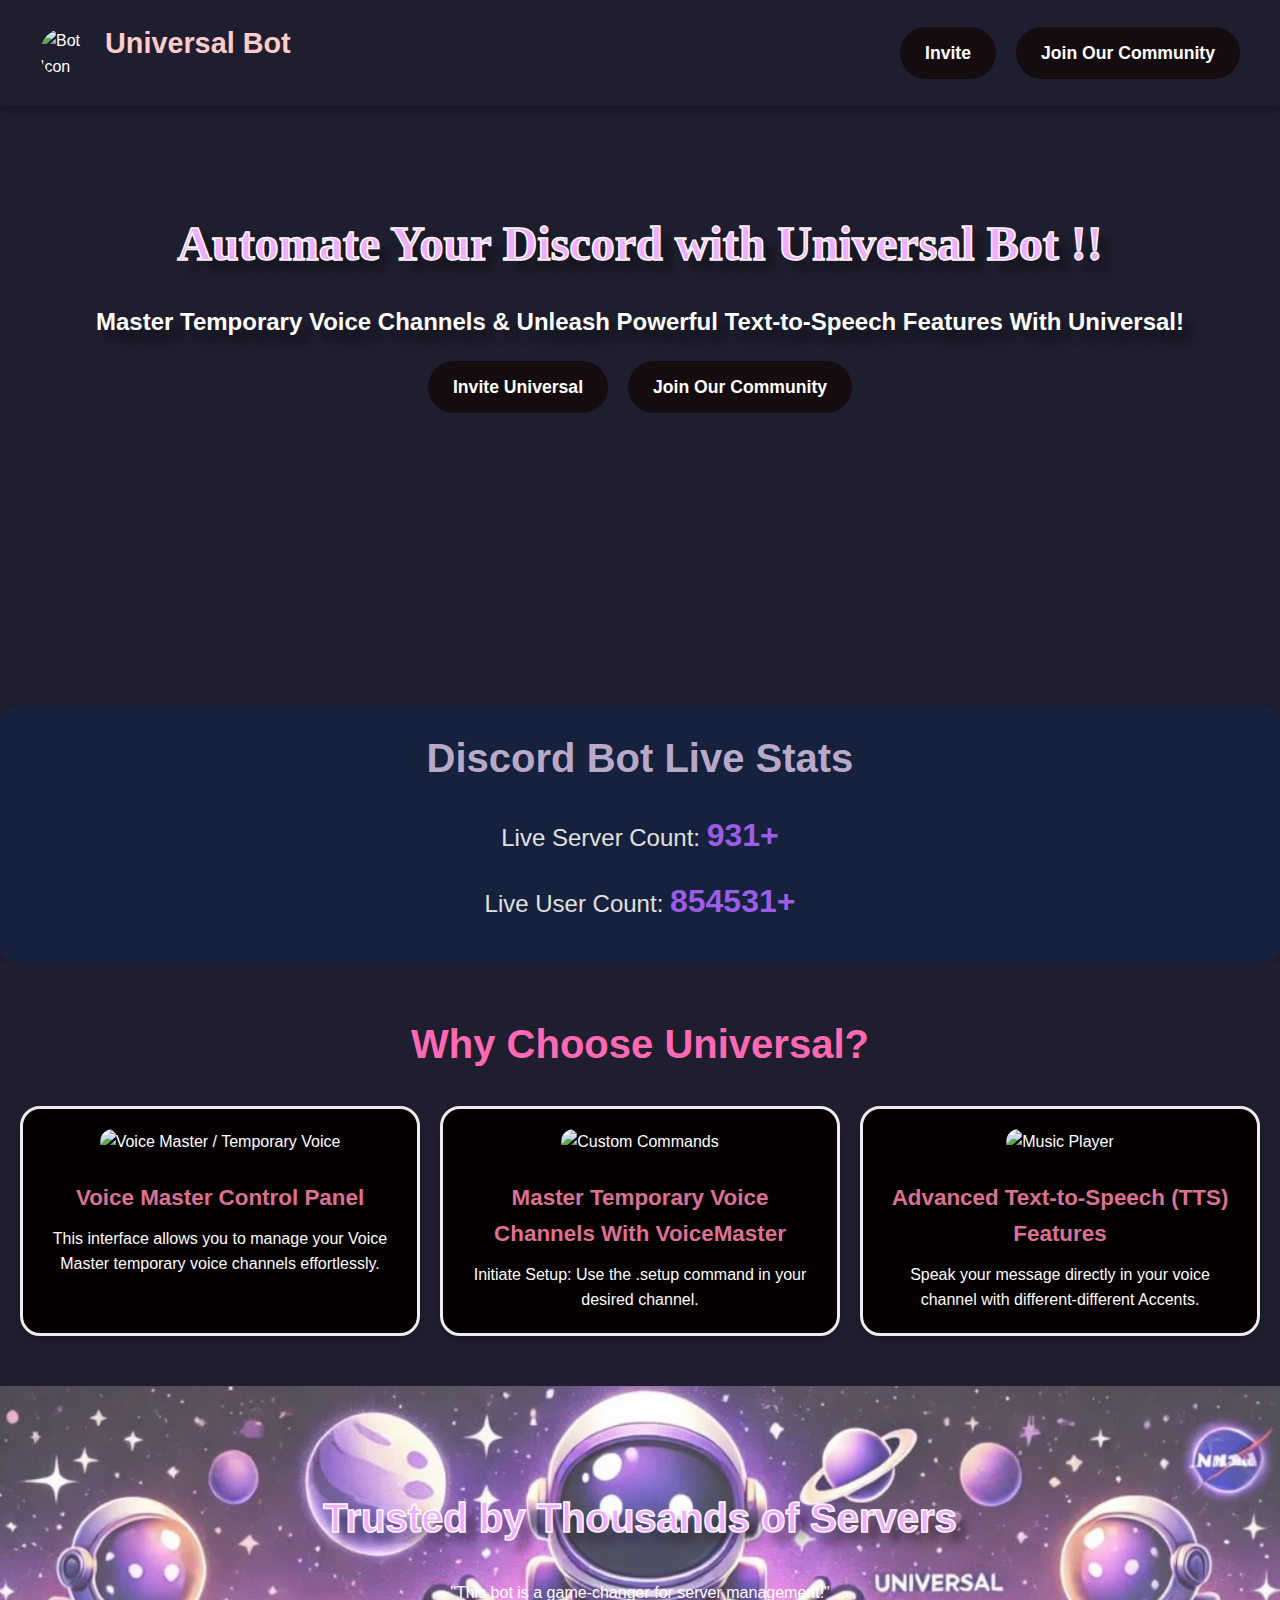
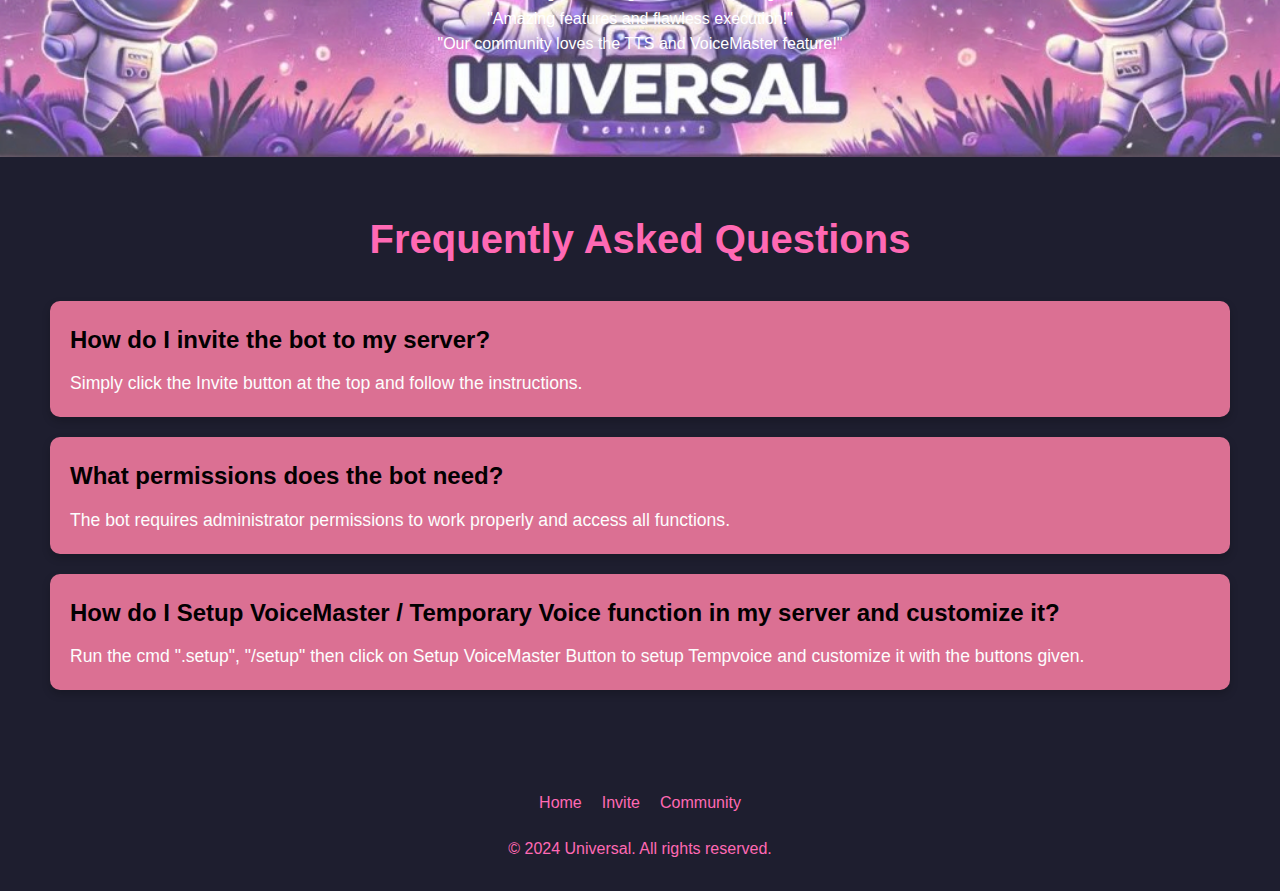
==== commit 64c60a33: "Update index.html" ====
--- a/index.html
+++ b/index.html
@@ -3,7 +3,7 @@
 <head>
   <!-- Meta Information -->
   <meta charset="UTF-8">
-  <meta name="viewport" content="width=device-width, initial-scale=1.0, minimum-scale=1.0, maximum-scale=1.0">
+  <meta name="viewport" content="width=device-width, initial-scale=1.0">
   <meta name="description" content="Universal Bot - Automate your Discord with powerful temporary voice channels and text-to-speech features. Join thousands of servers!">
   <meta name="keywords" content="Discord bot, temporary voice channels, text-to-speech, voice master bot, automate Discord server">
   <meta name="robots" content="index, follow">
@@ -14,13 +14,13 @@
 
   <!-- Favicon -->
   <link rel="icon" href="https://universal-bot.space/favicon.ico" type="image/x-icon">
-  <link rel="icon" type="image/png" href="https://universal-bot.space/logo-universal.png"> <!-- Updated to root folder with full domain -->
+  <link rel="icon" type="image/jpg" href="https://universal-bot.space/logo-universal.jpg">
 
   <!-- Open Graph Metadata for SEO and Social Media -->
   <meta property="og:title" content="Universal Bot | Automate Discord with VoiceMaster and TTS">
   <meta property="og:description" content="Universal Bot - Automate your Discord with powerful temporary voice channels and text-to-speech features. Join thousands of servers!">
-  <meta property="og:image" content="https://universal-bot.space/logo-universal.jpg"> <!-- Full domain path for Open Graph image -->
-  <meta property="og:image:type" content="image/jpeg">
+  <meta property="og:image" content="https://universal-bot.space/logo-universal.jpg">
+  <meta property="og:image:type" content="image/jpg">
   <meta property="og:image:width" content="1200">
   <meta property="og:image:height" content="630">
   <meta property="og:url" content="https://universal-bot.space">
@@ -33,7 +33,7 @@
     "@type": "Organization",
     "name": "Universal Bot",
     "url": "https://universal-bot.space",
-    "logo": "https://universal-bot.space/logo-universal.jpg", <!-- Full domain path for structured data -->
+    "logo": "https://universal-bot.space/logo-universal.jpg",
     "sameAs": [
       "https://discord.gg/sageverse"
     ]
@@ -42,12 +42,15 @@
 
   <!-- Stylesheets -->
   <link rel="stylesheet" href="style.css">
+
+  <!-- Preconnect to important origins -->
+  <link rel="preconnect" href="https://universal-bot.space">
 </head>
 <body>
   <!-- Header Section -->
   <header id="main-header">
     <div class="logo-container">
-      <img src="https://universal-bot.space/logo-universal.jpg" alt="Bot Icon" class="bot-icon" srcset="https://universal-bot.space/logo-universal-small.jpg 300w, https://universal-bot.space/logo-universal.jpg 800w" sizes="(max-width: 600px) 300px, 800px"> <!-- Updated logo paths -->
+      <img src="https://universal-bot.space/logo-universal.jpg" alt="Bot Icon" class="bot-icon" srcset="https://universal-bot.space/logo-universal.jpg 300w, https://universal-bot.space/logo-universal.jpg 800w" sizes="(max-width: 600px) 300px, 800px">
       <h1 class="bot-name">Universal Bot</h1>
     </div>
     <nav>
@@ -63,7 +66,7 @@
       <h1>Automate Your Discord with <span id="bot-name">Universal Bot !!</span></h1>
       <p>Master Temporary Voice Channels & Unleash Powerful Text-to-Speech Features With Universal!</p>
       <div class="cta-buttons">
-        <a href="https://discord.com/oauth2/authorize?client_id=1102842571018993666&permissions=8&integration_type=0&scope=bot"  target="_blank" class="btn" id="hero-invite-btn">Invite Universal</a>
+        <a href="https://discord.com/oauth2/authorize?client_id=1102842571018993666&permissions=8&integration_type=0&scope=bot" target="_blank" class="btn" id="hero-invite-btn">Invite Universal</a>
         <a href="https://discord.gg/sageverse" target="_blank" class="btn" id="hero-community-btn">Join Our Community</a>
       </div>
     </div>
@@ -73,8 +76,8 @@
   <div class="container">
     <h1>Discord Bot Live Stats</h1>
     <div class="stats">
-      <p>Live Server Count: <span id="server-count">923+</span></p>
-      <p>Live User Count: <span id="user-count">845189+</span></p>
+      <p>Live Server Count: <span id="server-count">931+</span></p>
+      <p>Live User Count: <span id="user-count">854531+</span></p>
     </div>
   </div>
 
@@ -85,7 +88,8 @@
         .then(data => {
           document.getElementById('server-count').textContent = data.servers;
           document.getElementById('user-count').textContent = data.users;
-        });
+        })
+        .catch(err => console.error('Failed to fetch stats:', err));
     }
 
     // Update stats every 10 seconds
@@ -98,17 +102,17 @@
     <h2>Why Choose Universal?</h2>
     <div class="feature-grid">
       <div class="feature-item">
-        <img src="https://universal-bot.space/Voicemaster.png" alt="Voice Master / Temporary Voice"> <!-- Updated image path -->
+        <img src="https://universal-bot.space/Voicemaster.png" alt="Voice Master / Temporary Voice">
         <h3>Voice Master Control Panel</h3>
         <p>This interface allows you to manage your Voice Master temporary voice channels effortlessly.</p>
       </div>
       <div class="feature-item">
-        <img src="https://universal-bot.space/setup.png" alt="Custom Commands"> <!-- Updated image path -->
+        <img src="https://universal-bot.space/setup.png" alt="Custom Commands">
         <h3>Master Temporary Voice Channels With VoiceMaster</h3>
         <p>Initiate Setup: Use the .setup command in your desired channel.</p>
       </div>
       <div class="feature-item">
-        <img src="https://universal-bot.space/logo-universal.jpg" alt="Music Player"> <!-- Updated image path -->
+        <img src="https://universal-bot.space/logo-universal.jpg" alt="Music Player">
         <h3>Advanced Text-to-Speech (TTS) Features</h3>
         <p>Speak your message directly in your voice channel with different-different Accents.</p>
       </div>
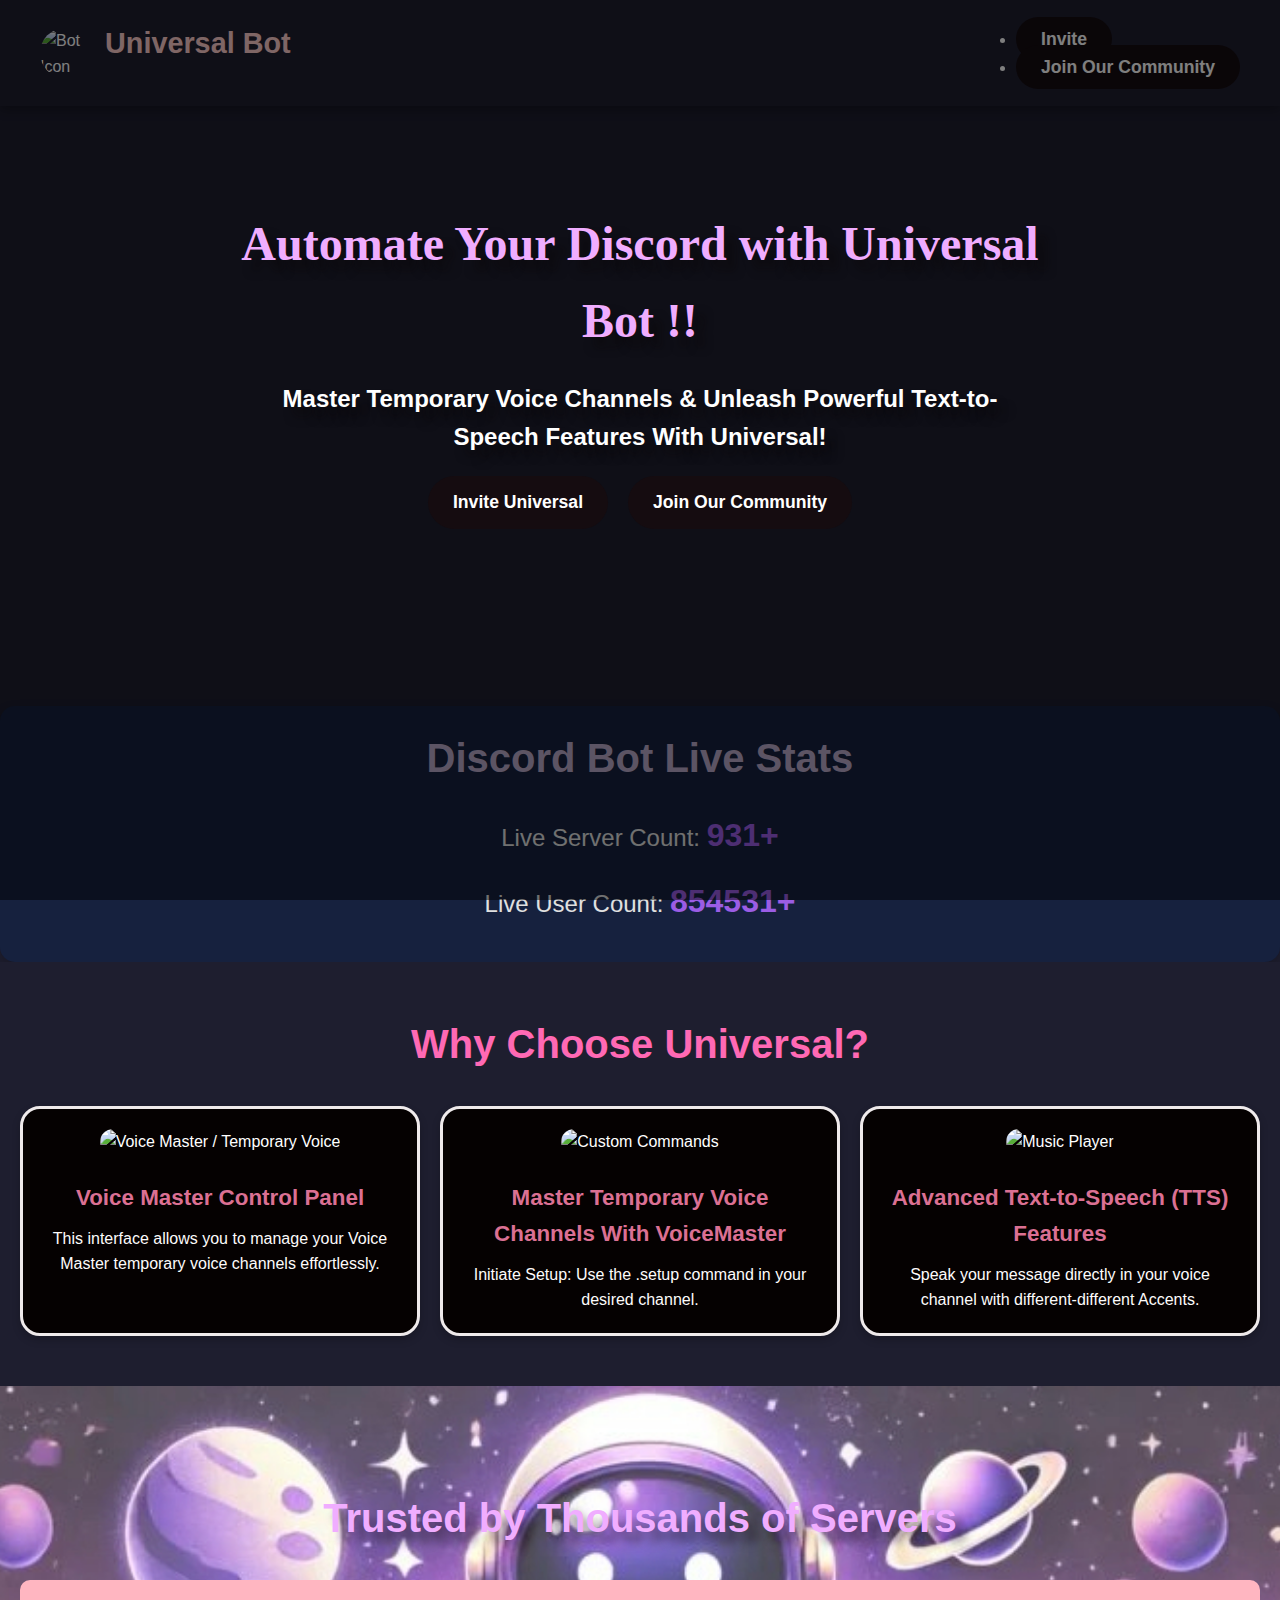
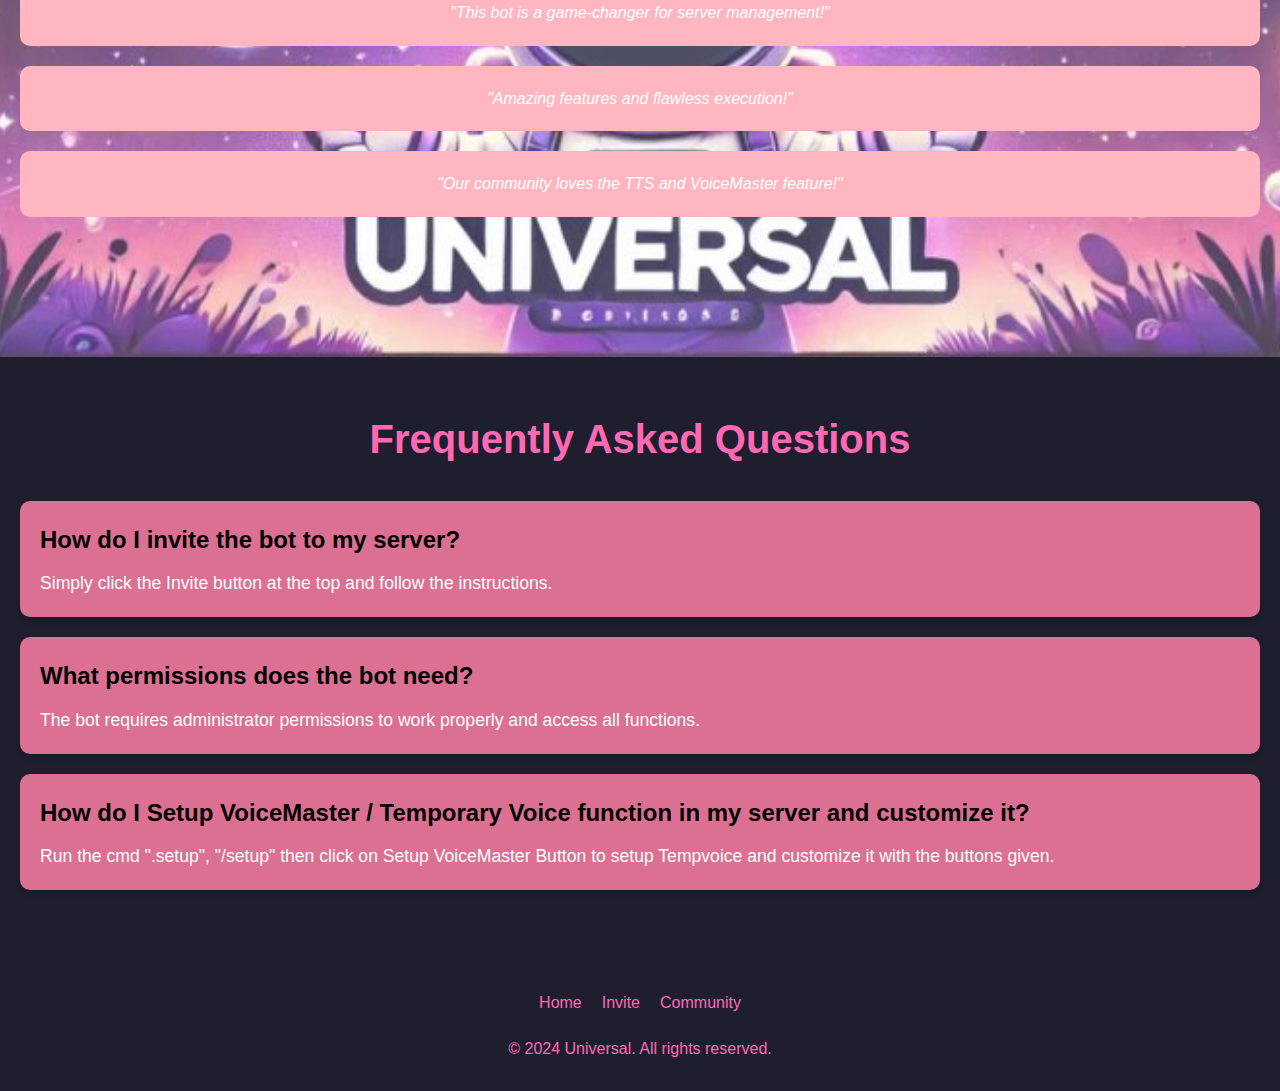
==== commit 7e3c082a: "Update index.html" ====
--- a/index.html
+++ b/index.html
@@ -54,9 +54,29 @@
       <h1 class="bot-name">Universal Bot</h1>
     </div>
     <nav>
-      <a href="https://discord.com/oauth2/authorize?client_id=1102842571018993666&permissions=8&integration_type=0&scope=bot" target="_blank" class="btn" id="invite-btn" aria-label="Invite Universal Bot">Invite</a>
-      <a href="https://discord.gg/sageverse" target="_blank" class="btn" id="community-btn" aria-label="Join Universal Bot Community">Join Our Community</a>
-    </nav>
+  <ul class="navbar">
+    <li>
+      <a 
+        href="https://discord.com/oauth2/authorize?client_id=1102842571018993666&permissions=8&integration_type=0&scope=bot" 
+        target="_blank" 
+        class="btn" 
+        id="invite-btn" 
+        aria-label="Invite Universal Bot">
+        Invite
+      </a>
+    </li>
+    <li>
+      <a 
+        href="https://discord.gg/sageverse" 
+        target="_blank" 
+        class="btn" 
+        id="community-btn" 
+        aria-label="Join Universal Bot Community">
+        Join Our Community
+      </a>
+    </li>
+  </ul>
+</nav>
   </header>
 
   <!-- Hero Section -->
--- a/style.css
+++ b/style.css
@@ -14,7 +14,7 @@
 
 /* Header */
 #main-header {
-  background: linear-gradient(135deg, #1e1e2f, #1e1e2f); /* Dark gradient */
+  background: linear-gradient(135deg, #1e1e2f, #1e1e2f);
   padding: 20px 40px;
   display: flex;
   justify-content: space-between;
@@ -36,7 +36,7 @@
 
 .bot-name {
   font-size: 1.8em;
-  color: #ffcccb; /* Soft pink */
+  color: #ffcccb;
 }
 
 nav {
@@ -45,7 +45,7 @@
 }
 
 .btn {
-  background-color: #150c10; /* Hot pink */
+  background-color: #150c10;
   color: white;
   padding: 12px 25px;
   text-decoration: none;
@@ -56,33 +56,42 @@
 }
 
 .btn:hover {
-  background-color: #b12e76; /* Darker pink */
+  background-color: #b12e76;
   transform: scale(1.05);
 }
 
 /* Hero Section */
 #hero {
   background: url('banner2.png') no-repeat center center/cover;
-  background-size: cover;
   padding: 100px 20px;
   text-align: center;
   overflow: hidden;
   height: 600px;
 }
 
-#hero .content {
+#hero .hero-overlay {
+  position: absolute;
+  top: 0;
+  left: 0;
+  right: 0;
+  bottom: 0;
+  background: rgba(0, 0, 0, 0.5);
+  z-index: 1;
+}
+
+#hero .hero-content {
+  position: relative;
+  z-index: 2;
   max-width: 800px;
   margin: 0 auto;
 }
 
 #hero h1 {
   font-size: 3em;
-  color: #f0adff; /* Hot pink */
+  color: #f0adff;
   font-weight: bolder;
   font-family: 'Gill Sans', 'Gill Sans MT';
-  text-shadow: 10px 10px 10px rgba(9, 6, 6, 0.5); /* Shadow for emphasis */
-  opacity: 5.0;
-  -webkit-text-stroke: 1.5px #fef9f9;
+  text-shadow: 10px 10px 10px rgba(9, 6, 6, 0.5);
 }
 
 #hero p {
@@ -90,7 +99,6 @@
   margin: 20px 0;
   font-weight: bolder;
   text-shadow: 10px 10px 10px rgba(9, 6, 6, 0.5);
-  opacity: 5.0;
 }
 
 .cta-buttons {
@@ -102,26 +110,26 @@
 /* Stats Section */
 .container {
   text-align: center;
-  background-color: #16213e; /* Darker background */
+  background-color: #16213e;
   padding: 20px;
   border-radius: 15px;
   box-shadow: 0px 8px 15px rgba(0, 0, 0, 0.2);
 }
 
 h1 {
-  color: #b8a9c9; /* Light purple for title */
+  color: #b8a9c9;
   font-size: 2.5rem;
   margin-bottom: 20px;
 }
 
 .stats p {
   font-size: 1.5rem;
-  color: #e0e0e0; /* Light grey */
+  color: #e0e0e0;
   margin: 15px 0;
 }
 
 #server-count, #user-count {
-  color: #9b5de5; /* Purple for dynamic numbers */
+  color: #9b5de5;
   font-weight: bold;
   font-size: 2rem;
 }
@@ -156,7 +164,7 @@
 #features h2 {
   font-size: 2.5em;
   margin-bottom: 30px;
-  color: #ff69b4; /* Hot pink */
+  color: #ff69b4;
 }
 
 .feature-grid {
@@ -170,7 +178,7 @@
   padding: 20px;
   border-radius: 20px;
   text-align: center;
-  border: 3px solid #efeaeb; /* Border for depth */
+  border: 3px solid #efeaeb;
   box-shadow: 0 4px 8px rgba(0, 0, 0, 0.2);
   transition: transform 0.3s, box-shadow 0.3s;
 }
@@ -202,7 +210,6 @@
 #testimonials {
   text-align: center;
   background: url('Untitled.jpeg') no-repeat center center/cover;
-  background-size: cover;
   padding: 100px 20px;
   overflow: hidden;
 }
@@ -212,18 +219,16 @@
   margin-bottom: 30px;
   color: #f0adff;
   text-shadow: 10px 10px 10px rgba(9, 6, 6, 0.5);
-  opacity: 5.0;
-  -webkit-text-stroke: 1.5px #fef9f9;
-}
-
-.testimonials {
+}
+
+.testimonials-slider {
   display: flex;
   flex-direction: column;
   gap: 20px;
   margin-bottom: 40px;
 }
 
-.testimonials blockquote {
+.testimonials-slider blockquote {
   background-color: #ffb6c1;
   padding: 20px;
   border-radius: 10px;
@@ -232,7 +237,7 @@
 
 /* FAQ Section */
 #faq {
-  padding: 50px 50px;
+  padding: 50px 20px;
   text-align: center;
   background-color: #1e1e2f;
 }
@@ -298,3 +303,12 @@
 footer p {
   color: #ff69b4;
 }
+
+/* Accessibility Enhancements */
+a {
+  transition: color 0.3s;
+}
+
+a:focus, a:hover {
+  color: #e0e0e0;
+}
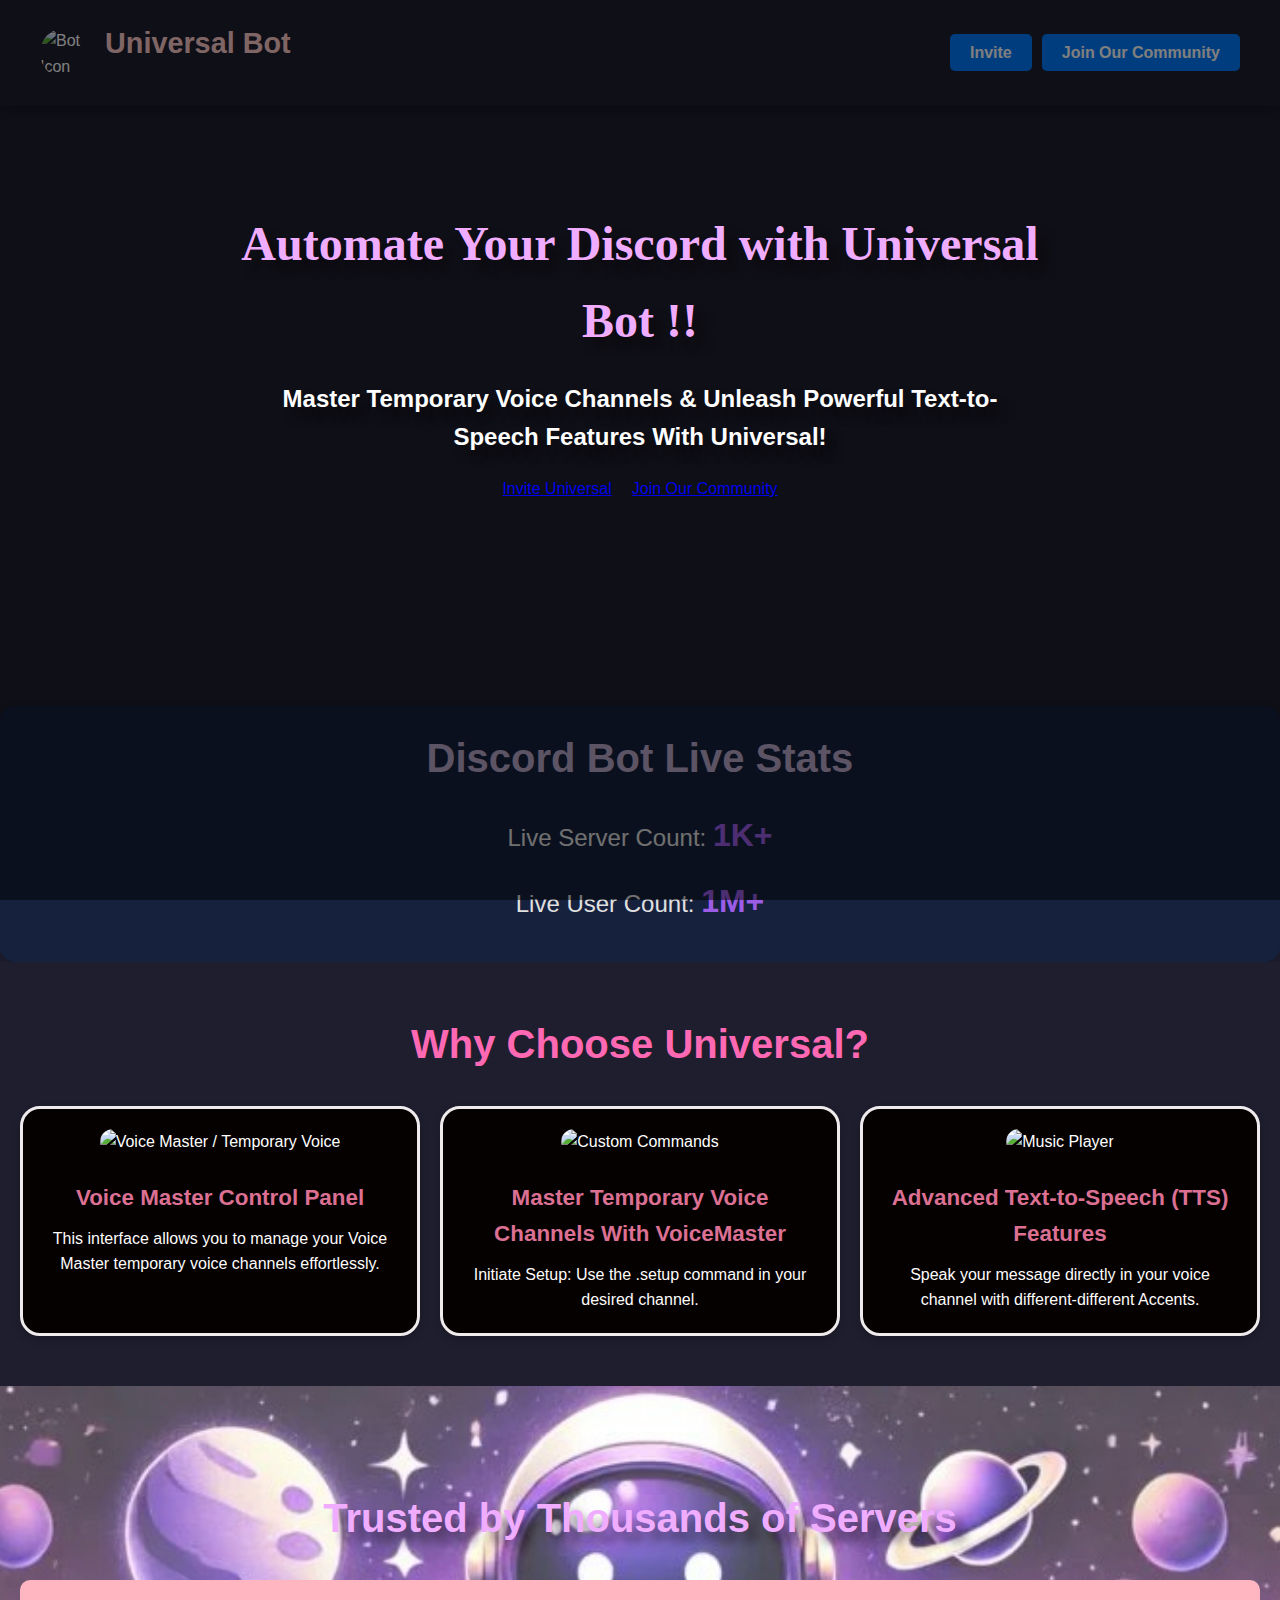
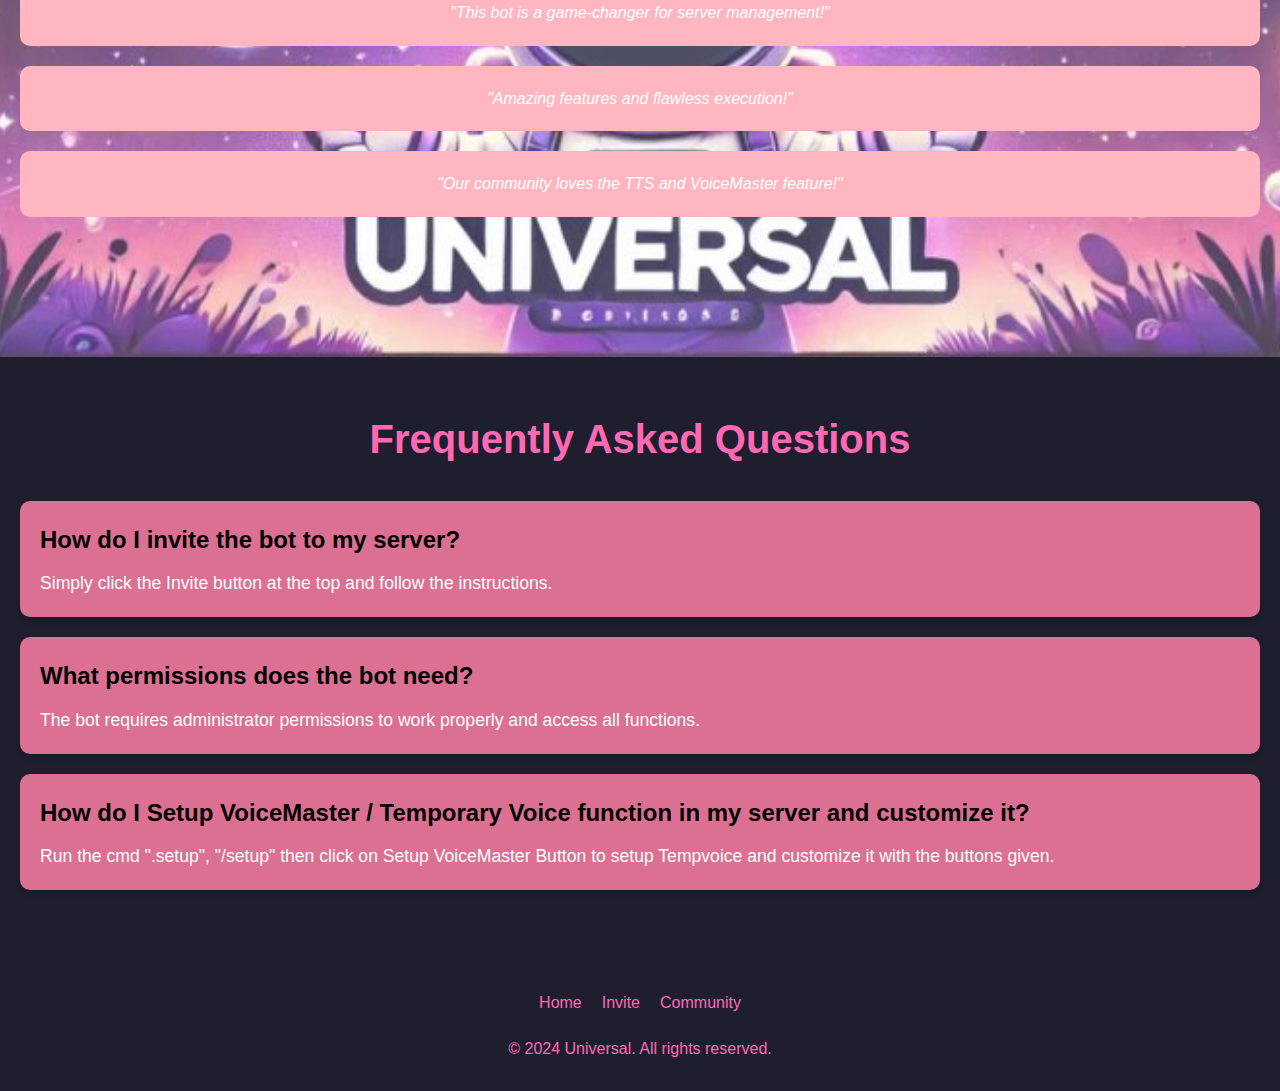
==== commit 7c290e52: "Update index.html" ====
--- a/index.html
+++ b/index.html
@@ -96,8 +96,8 @@
   <div class="container">
     <h1>Discord Bot Live Stats</h1>
     <div class="stats">
-      <p>Live Server Count: <span id="server-count">931+</span></p>
-      <p>Live User Count: <span id="user-count">854531+</span></p>
+      <p>Live Server Count: <span id="server-count">1K+</span></p>
+      <p>Live User Count: <span id="user-count">1M+</span></p>
     </div>
   </div>
 
--- a/style.css
+++ b/style.css
@@ -39,24 +39,36 @@
   color: #ffcccb;
 }
 
+/* Nav Bar Styles */
 nav {
   display: flex;
   gap: 20px;
 }
 
-.btn {
-  background-color: #150c10;
+.navbar {
+  list-style: none;
+  display: flex;
+  gap: 10px;
+  padding: 0;
+  margin: 0;
+}
+
+.navbar li {
+  display: inline;
+}
+
+.navbar a {
+  text-decoration: none;
+  padding: 10px 20px;
+  background-color: #007bff; /* Primary color */
   color: white;
-  padding: 12px 25px;
-  text-decoration: none;
-  border-radius: 50px;
-  font-size: 1.1em;
+  border-radius: 5px;
   font-weight: bold;
-  transition: background-color 0.3s ease-in-out, transform 0.3s ease-in-out;
-}
-
-.btn:hover {
-  background-color: #b12e76;
+  transition: background-color 0.3s ease, transform 0.3s ease;
+}
+
+.navbar a:hover {
+  background-color: #0056b3; /* Hover color */
   transform: scale(1.05);
 }
 
